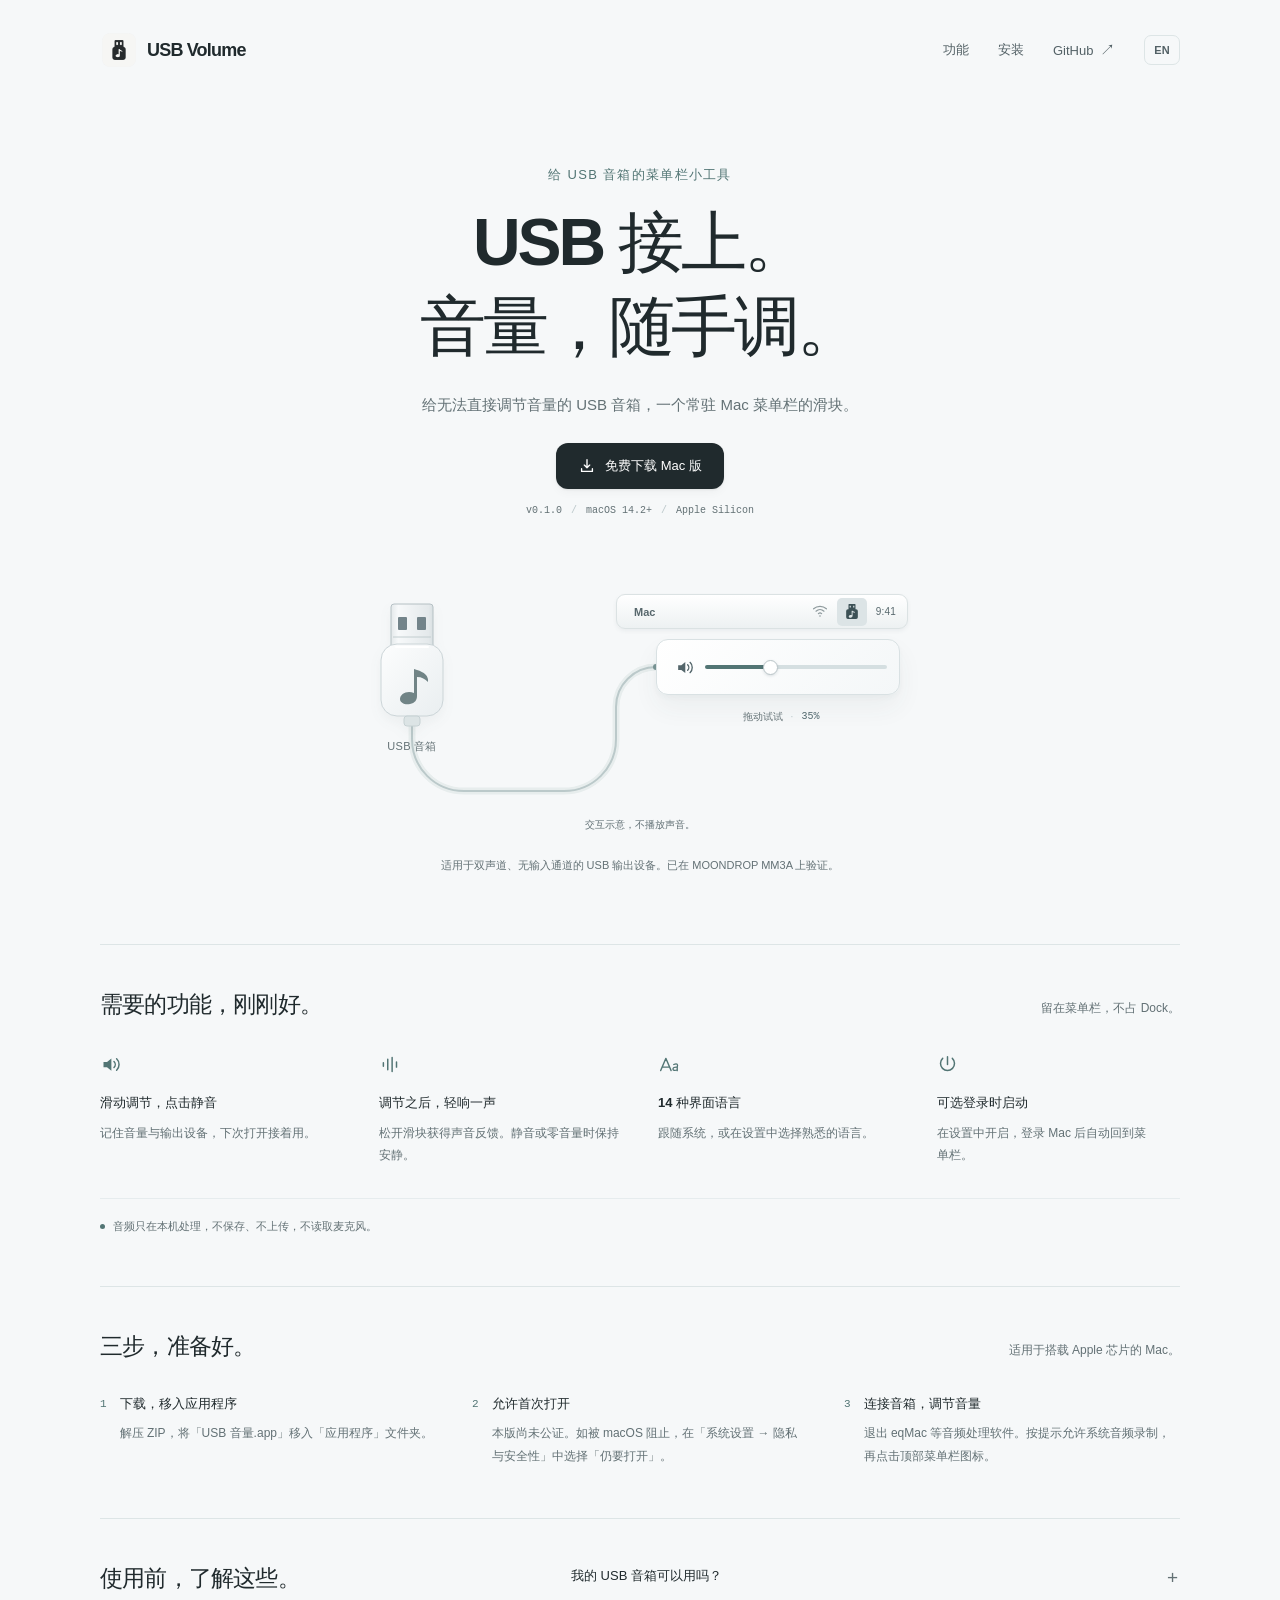
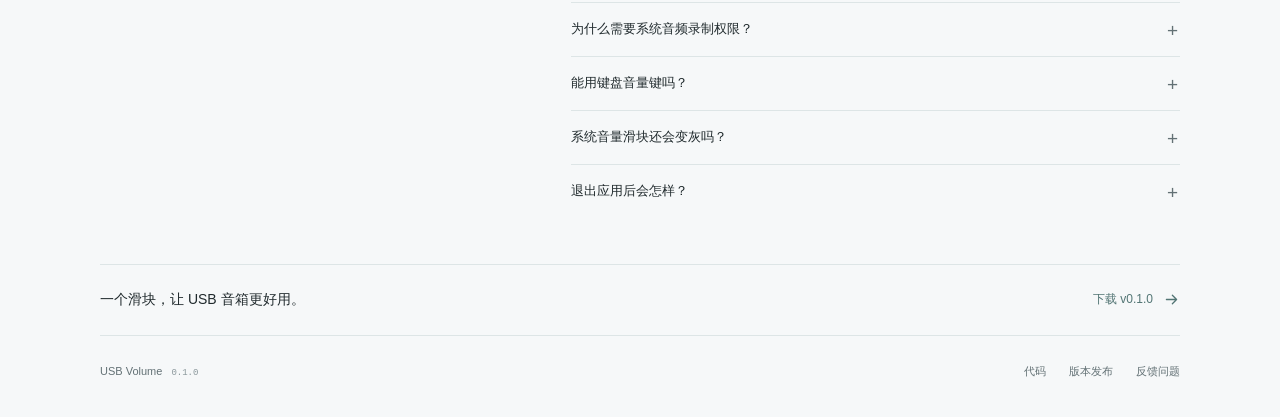
==== docs/index.html @ 89d09a4c "Prepare USB Volume 0.1.0 and product website" ====
<!doctype html>
<html lang="zh-CN">
<head>
<meta charset="utf-8"><meta name="viewport" content="width=device-width, initial-scale=1">
<meta name="theme-color" content="#f6f8f9"><meta name="color-scheme" content="light">
<meta name="description" content="免费的 macOS 菜单栏音量工具，为 USB 音箱提供软件音量、静音和提示音。支持 14 种语言，音频仅在本机处理。">
<meta property="og:type" content="website"><meta property="og:locale" content="zh_CN">
<meta property="og:title" content="USB Volume — USB 音箱，菜单栏调音量"><meta property="og:description" content="免费的 macOS 菜单栏音量工具，为 USB 音箱提供软件音量、静音和提示音。支持 14 种语言，音频仅在本机处理。">
<meta property="og:url" content="https://imboni.github.io/usb-volume/"><meta property="og:image" content="https://imboni.github.io/usb-volume/assets/app-icon.png">
<meta property="og:image:width" content="1024"><meta property="og:image:height" content="1024">
<meta property="og:image:alt" content="USB Volume app icon"><meta name="twitter:card" content="summary">
<link rel="canonical" href="https://imboni.github.io/usb-volume/"><link rel="icon" type="image/svg+xml" href="./assets/favicon.svg">
<link rel="apple-touch-icon" href="./assets/app-icon.png"><link rel="stylesheet" href="./styles.css">
<script src="./app.js" defer></script><title>USB Volume — USB 音箱，菜单栏调音量</title>
</head>
<body>
<a data-i18n="skip" class="skip-link" href="#main">跳到主要内容</a>
<svg class="symbol-library" xmlns="http://www.w3.org/2000/svg" aria-hidden="true"><defs>
<symbol id="usb-note" viewBox="0 0 24 28"><path fill="currentColor" fill-rule="evenodd" d="M7 1h10a1 1 0 0 1 1 1v8h1a3 3 0 0 1 3 3v11a3 3 0 0 1-3 3H5a3 3 0 0 1-3-3V13a3 3 0 0 1 3-3h1V2a1 1 0 0 1 1-1Zm1 3v3h2V4H8Zm6 0v3h2V4h-2Zm-1 9a.8.8 0 0 0-1.6 0v7.1c-2.6-.8-5 .5-5 2.3 0 1.3 1.6 2.2 3.3 2.1 1.9-.1 3.3-1.1 3.3-2.6v-6.8c1.6.1 3 .6 3.8 1.6.5-1.8-.6-2.9-3.8-3.7Z"/></symbol>
<symbol id="speaker" viewBox="0 0 24 24"><path d="M4 9h4l5-4v14l-5-4H4V9Z" fill="currentColor"/><path d="M16 8.5a5 5 0 0 1 0 7M19 5.5a9 9 0 0 1 0 13" fill="none" stroke="currentColor" stroke-width="1.7" stroke-linecap="round"/></symbol>
<symbol id="speaker-muted" viewBox="0 0 24 24"><path d="M4 9h4l5-4v14l-5-4H4V9Z" fill="currentColor"/><path d="m17 9 5 6m0-6-5 6" fill="none" stroke="currentColor" stroke-width="1.7" stroke-linecap="round"/></symbol>
<symbol id="arrow" viewBox="0 0 20 20"><path d="M4 10h12m-5-5 5 5-5 5" fill="none" stroke="currentColor" stroke-width="1.5" stroke-linecap="round" stroke-linejoin="round"/></symbol>
<symbol id="download" viewBox="0 0 20 20"><path d="M10 3v9m-3-3 3 3 3-3M4 13v3h12v-3" fill="none" stroke="currentColor" stroke-width="1.5" stroke-linecap="round" stroke-linejoin="round"/></symbol>
<symbol id="wave" viewBox="0 0 24 24"><path d="M5 10v4m5-8v12m5-14v16m5-11v6" stroke="currentColor" stroke-width="1.7" stroke-linecap="round"/></symbol>
<symbol id="language" viewBox="0 0 24 24"><path d="m3 19 6-14 6 14M5 15h8m5-3c4-2 5 0 4 3v4m0-4c-7-1-6 6 0 3" fill="none" stroke="currentColor" stroke-width="1.5" stroke-linecap="round" stroke-linejoin="round"/></symbol>
<symbol id="power" viewBox="0 0 24 24"><path d="M12 3v9m-5.5-7a8 8 0 1 0 11 0" fill="none" stroke="currentColor" stroke-width="1.7" stroke-linecap="round"/></symbol>
</defs></svg>
<header class="site-header page-width">
<a class="brand" href="./" aria-label="USB Volume"><img src="./assets/app-icon.png" width="38" height="38" alt=""><span>USB Volume</span></a>
<nav class="header-nav" aria-label="主导航" data-i18n-aria="nav"><a data-i18n="features" class="nav-section" href="#features">功能</a><a data-i18n="install" class="nav-section" href="#install">安装</a><a class="github-link" href="https://github.com/imboni/usb-volume">GitHub <span aria-hidden="true">↗</span></a><button class="language-button" id="language-toggle" type="button" aria-label="Switch to English" lang="en">EN</button></nav>
</header>
<main id="main" tabindex="-1">
<section class="hero page-width" aria-labelledby="hero-title">
<p data-i18n="eyebrow" class="eyebrow">给 USB 音箱的菜单栏小工具</p><h1 id="hero-title"><span data-i18n="line1" >USB 接上。</span><span data-i18n="line2" >音量，随手调。</span></h1>
<p data-i18n="intro" class="hero-description">给无法直接调节音量的 USB 音箱，一个常驻 Mac 菜单栏的滑块。</p>
<a class="download-button" href="https://github.com/imboni/usb-volume/releases/download/v0.1.0/USBVolume-0.1.0-arm64.zip"><svg aria-hidden="true"><use href="#download"/></svg><span data-i18n="download" >免费下载 Mac 版</span></a>
<p class="release-meta"><span>v0.1.0</span><span aria-hidden="true">/</span><span>macOS 14.2+</span><span aria-hidden="true">/</span><span>Apple Silicon</span></p>
<div class="signal-stage" id="volume-demo" role="group" aria-label="音量交互演示，不播放声音" data-i18n-aria="demoLabel">
<svg class="signal-wire" viewBox="0 0 700 260" fill="none" aria-hidden="true"><g class="wire-desktop"><path d="M122 170v13c0 29 23 52 52 52h100c29 0 52-23 52-52v-32c0-22 18-40 40-40" stroke="#e7eded" stroke-width="7"/><path d="M122 170v13c0 29 23 52 52 52h100c29 0 52-23 52-52v-32c0-22 18-40 40-40" stroke="#bbc9ca" stroke-width="2"/><circle cx="366" cy="111" r="3" fill="#799595"/></g><g class="wire-compact"><path d="M113 173v10c0 29 23 52 52 52h85c30 0 54-24 54-54v-14c0-21 17-38 38-38" stroke="#e7eded" stroke-width="7"/><path d="M113 173v10c0 29 23 52 52 52h85c30 0 54-24 54-54v-14c0-21 17-38 38-38" stroke="#bbc9ca" stroke-width="2"/><circle cx="342" cy="129" r="3" fill="#799595"/></g></svg>
<div class="usb-device" aria-hidden="true">
<svg class="usb-plug" viewBox="0 0 88 128" fill="none"><defs><linearGradient id="metal" x1="18" y1="0" x2="71" y2="0" gradientUnits="userSpaceOnUse"><stop stop-color="#d6dddf"/><stop offset=".23" stop-color="#f7f9fa"/><stop offset=".8" stop-color="#e4e9eb"/><stop offset="1" stop-color="#cbd4d7"/></linearGradient><linearGradient id="body" x1="0" y1="40" x2="80" y2="110" gradientUnits="userSpaceOnUse"><stop stop-color="#fff"/><stop offset="1" stop-color="#e9eef0"/></linearGradient></defs><rect x="23" y="3" width="42" height="48" rx="3" fill="url(#metal)" stroke="#b5c0c4"/><rect x="30" y="16" width="9" height="13" rx="1" fill="#73848a"/><rect x="49" y="16" width="9" height="13" rx="1" fill="#73848a"/><path d="M25 36h38" stroke="#c2cdcf"/><rect x="13" y="43" width="62" height="72" rx="16" fill="url(#body)" stroke="#cbd4d7"/><path d="M28 46h32" stroke="#fff" stroke-width="2" stroke-linecap="round"/><path d="M46 68v24c-7-3-14 1-14 6 0 4 5 6 10 5 5-1 7-4 7-8V76c5 0 8 2 11 5 1-6-4-10-11-12" fill="#718486"/><rect x="36" y="115" width="16" height="10" rx="3" fill="#dce4e5" stroke="#c6d1d3"/></svg>
<span data-i18n="device" class="device-caption">USB 音箱</span></div>
<div class="menu-preview">
<div class="preview-menu-bar" aria-hidden="true"><span class="menu-context">Mac</span><span class="menu-spacer"></span><svg class="menu-wifi" viewBox="0 0 20 16" fill="none"><path d="M2 4a12 12 0 0 1 16 0M5 7a7.4 7.4 0 0 1 10 0M8 10a3 3 0 0 1 4 0" stroke="currentColor" stroke-width="1.5" stroke-linecap="round"/><circle cx="10" cy="13" r="1" fill="currentColor"/></svg><span class="active-menu-item"><svg aria-hidden="true"><use href="#usb-note"/></svg></span><span class="menu-time">9:41</span></div>
<div class="volume-popover"><button id="mute-button" class="mute-button" type="button" aria-label="静音演示" aria-pressed="false"><svg aria-hidden="true"><use id="speaker-symbol" href="#speaker"/></svg></button><label data-i18n="demoVolume" class="sr-only" for="demo-volume">演示音量</label><input id="demo-volume" type="range" min="0" max="100" step="1" value="35" aria-valuetext="音量 35%"></div>
<div class="demo-readout"><span data-i18n="try" >拖动试试</span><span aria-hidden="true">·</span><output id="demo-value" for="demo-volume" aria-live="off">35%</output></div>
</div></div>
<p data-i18n="demoCaption" class="demo-caption">交互示意，不播放声音。</p><p data-i18n="compatibility" class="compatibility-note">适用于双声道、无输入通道的 USB 输出设备。已在 MOONDROP MM3A 上验证。</p>
</section>
<section class="features page-width" id="features" aria-labelledby="features-title"><div class="section-heading"><h2 data-i18n="featureTitle" id="features-title">需要的功能，刚刚好。</h2><p data-i18n="featureSub" >留在菜单栏，不占 Dock。</p></div><div class="feature-grid"><article class="feature"><span class="feature-mark"><svg aria-hidden="true"><use href="#speaker"/></svg></span><h3 data-i18n="volumeTitle" >滑动调节，点击静音</h3><p data-i18n="volumeBody" >记住音量与输出设备，下次打开接着用。</p></article>
<article class="feature"><span class="feature-mark"><svg aria-hidden="true"><use href="#wave"/></svg></span><h3 data-i18n="feedbackTitle" >调节之后，轻响一声</h3><p data-i18n="feedbackBody" >松开滑块获得声音反馈。静音或零音量时保持安静。</p></article>
<article class="feature"><span class="feature-mark"><svg aria-hidden="true"><use href="#language"/></svg></span><h3 data-i18n="languagesTitle" >14 种界面语言</h3><p data-i18n="languagesBody" >跟随系统，或在设置中选择熟悉的语言。</p></article>
<article class="feature"><span class="feature-mark"><svg aria-hidden="true"><use href="#power"/></svg></span><h3 data-i18n="loginTitle" >可选登录时启动</h3><p data-i18n="loginBody" >在设置中开启，登录 Mac 后自动回到菜单栏。</p></article></div><div class="local-note"><span class="local-dot" aria-hidden="true"></span><p data-i18n="local" >音频只在本机处理，不保存、不上传，不读取麦克风。</p></div></section>
<section class="install page-width" id="install" aria-labelledby="install-title"><div class="section-heading"><h2 data-i18n="installTitle" id="install-title">三步，准备好。</h2><p data-i18n="installSub" >适用于搭载 Apple 芯片的 Mac。</p></div><ol class="install-steps"><li><span class="step-number" aria-hidden="true">1</span><div><h3 data-i18n="step1Title" >下载，移入应用程序</h3><p data-i18n="step1Body" >解压 ZIP，将「USB 音量.app」移入「应用程序」文件夹。</p></div></li>
<li><span class="step-number" aria-hidden="true">2</span><div><h3 data-i18n="step2Title" >允许首次打开</h3><p data-i18n="step2Body" >本版尚未公证。如被 macOS 阻止，在「系统设置 → 隐私与安全性」中选择「仍要打开」。</p></div></li>
<li><span class="step-number" aria-hidden="true">3</span><div><h3 data-i18n="step3Title" >连接音箱，调节音量</h3><p data-i18n="step3Body" >退出 eqMac 等音频处理软件。按提示允许系统音频录制，再点击顶部菜单栏图标。</p></div></li></ol></section>
<section class="faq page-width" id="faq" aria-labelledby="faq-title"><div class="section-heading"><h2 data-i18n="faqTitle" id="faq-title">使用前，了解这些。</h2></div><div class="faq-list"><details><summary data-i18n="q1" >我的 USB 音箱可以用吗？</summary><p data-i18n="a1" >目前面向双声道、没有输入通道的 USB 输出设备，已在 MOONDROP MM3A 的 48 kHz 音频通路验证。其他设备的兼容性可能不同；不支持 Intel Mac。</p></details>
<details><summary data-i18n="q2" >为什么需要系统音频录制权限？</summary><p data-i18n="a2" >应用需要读取正在播放的系统音频，调节音量后送回音箱。这个权限名称由 macOS 提供；应用只在内存中处理音频，不录制文件、不上传，也不读取麦克风。</p></details>
<details><summary data-i18n="q3" >能用键盘音量键吗？</summary><p data-i18n="a3" >键盘音量键支持正在完善，需要单独授予辅助功能权限，目前仍需在实际设备上验证。建议以菜单栏滑块作为主要控制方式。</p></details>
<details><summary data-i18n="q4" >系统音量滑块还会变灰吗？</summary><p data-i18n="a4" >可能会。USB Volume 通过自己的菜单栏滑块控制声音，不会改变设备对 macOS 原生音量控制的支持。</p></details>
<details><summary data-i18n="q5" >退出应用后会怎样？</summary><p data-i18n="a5" >音箱会恢复原始音量，声音可能变大。退出或暂停音量控制前，请先暂停播放。</p></details></div></section>
<div class="closing page-width"><p data-i18n="closing" >一个滑块，让 USB 音箱更好用。</p><a href="https://github.com/imboni/usb-volume/releases/download/v0.1.0/USBVolume-0.1.0-arm64.zip"><span data-i18n="closingDownload" >下载 v0.1.0</span><svg aria-hidden="true"><use href="#arrow"/></svg></a></div>
</main>
<footer class="site-footer page-width"><span>USB Volume <span class="footer-version">0.1.0</span></span><div><a data-i18n="source" href="https://github.com/imboni/usb-volume">代码</a><a data-i18n="releases" href="https://github.com/imboni/usb-volume/releases">版本发布</a><a data-i18n="issues" href="https://github.com/imboni/usb-volume/issues">反馈问题</a></div></footer>
</body></html>
---- docs/styles.css ----
:root{--paper:#f6f8f9;--ink:#202a2d;--accent:#527574;--line:#dde5e6;--muted:#637175;--white:#fff;--display:"Avenir Next",Avenir,"PingFang SC","Microsoft YaHei",sans-serif;--body:-apple-system,BlinkMacSystemFont,"Segoe UI","PingFang SC",sans-serif;--mono:"SFMono-Regular",Consolas,"Liberation Mono",monospace;color-scheme:light;font-family:var(--body);color:var(--ink);background:var(--paper);font-synthesis:none;-webkit-font-smoothing:antialiased;text-rendering:optimizeLegibility}
*{box-sizing:border-box}html{scroll-behavior:smooth;scroll-padding-top:40px}body{margin:0}button,input{font:inherit}button,a{-webkit-tap-highlight-color:transparent}a{color:inherit;text-decoration:none}button{color:inherit;cursor:pointer}svg{display:block}a:focus-visible,button:focus-visible,input:focus-visible,summary:focus-visible{outline:3px solid var(--accent);outline-offset:5px;border-radius:5px}::selection{background:#dbe8e6;color:var(--ink)}.page-width{width:min(1080px,calc(100% - 80px));margin-inline:auto}.sr-only,.symbol-library{position:absolute;width:1px;height:1px;padding:0;margin:-1px;overflow:hidden;clip:rect(0,0,0,0);white-space:nowrap;border:0}.skip-link{position:fixed;z-index:20;top:12px;left:12px;background:var(--ink);color:var(--white);padding:12px 18px;border-radius:8px;transform:translateY(-160%)}.skip-link:focus{transform:translateY(0)}
.site-header{display:flex;align-items:center;justify-content:space-between;min-height:100px;gap:24px}.brand{display:inline-flex;align-items:center;gap:9px;font-family:var(--display);font-size:18px;font-weight:650;letter-spacing:-.045em;white-space:nowrap}.brand img{object-fit:contain}.header-nav{display:flex;align-items:center;gap:29px;font-size:13px;color:#536166}.header-nav a{transition:color 140ms ease}.header-nav a:hover{color:var(--ink)}.github-link span{padding-left:3px;font-size:15px}.language-button{min-width:36px;height:30px;padding:0 7px;background:none;border:1px solid var(--line);border-radius:7px;font-size:11px;font-weight:600;transition:background-color 140ms ease}.language-button:hover{background:#edf1f2}
.hero{text-align:center;padding-top:66px;padding-bottom:68px}.eyebrow{margin:0 0 20px;font-size:13px;font-weight:500;letter-spacing:.1em;color:var(--accent)}h1{margin:0;font-family:var(--display);font-size:clamp(44px,5.2vw,66px);line-height:1.17;letter-spacing:-.047em;font-weight:600}h1 span{display:block}h1 span+span{margin-top:7px}.hero-description{max-width:440px;margin:26px auto 25px;font-size:15px;line-height:1.8;color:var(--muted);text-wrap:pretty}.download-button{display:inline-flex;align-items:center;justify-content:center;gap:9px;height:46px;padding:0 22px;border-radius:12px;background:var(--ink);color:var(--white);font-size:13px;font-weight:500;box-shadow:0 1px 2px #15292a14,0 4px 10px #15292a08;transition:background-color 140ms ease,transform 140ms ease}.download-button svg{width:18px;height:18px}.download-button:hover{background:#344447}.download-button:active{transform:scale(.98)}.release-meta{display:flex;justify-content:center;align-items:center;flex-wrap:wrap;gap:9px;margin:13px 0 0;font-family:var(--mono);font-size:10px;line-height:1.7;color:var(--muted)}.release-meta span[aria-hidden]{color:#bbc7ca}
.signal-stage{position:relative;width:700px;max-width:100%;height:260px;margin:37px auto 0;text-align:left;isolation:isolate}.wire-compact{display:none}.signal-wire{position:absolute;inset:0;width:100%;height:100%;z-index:-1}.usb-device{position:absolute;left:78px;top:45px;width:88px;text-align:center}.usb-plug{width:88px;height:128px;filter:drop-shadow(0 6px 6px #35464c0d)}.device-caption{display:block;position:absolute;top:138px;left:-22px;width:132px;font-size:11px;letter-spacing:.025em;color:var(--muted)}.menu-preview{position:absolute;left:326px;top:38px;width:292px}.preview-menu-bar{height:35px;display:flex;align-items:center;gap:16px;padding:0 11px 0 17px;border:1px solid #dbe2e3;border-radius:9px;background:linear-gradient(180deg,#fff,#edf1f2);color:#57676c;box-shadow:0 2px 4px #4b5b6012;font-size:11px}.menu-context{font-size:11px;font-weight:600}.menu-spacer{flex:1}.menu-wifi{width:16px;height:14px;opacity:.65}.active-menu-item{display:grid;place-items:center;width:30px;height:28px;margin-left:-7px;margin-right:-7px;border-radius:5px;background:#dce4e6;color:#3c5156}.active-menu-item svg{width:14px;height:19px}.menu-time{font-size:10px;font-variant-numeric:tabular-nums;letter-spacing:.02em}.volume-popover{display:flex;align-items:center;gap:10px;width:244px;height:56px;margin:10px 8px 0 auto;padding:11px 12px;border:1px solid #d9e1e3;border-radius:12px;background:linear-gradient(135deg,#fff,#f4f7f8);box-shadow:0 3px 5px #33494f09,0 13px 26px #33494f0e}.mute-button{width:26px;height:30px;flex-shrink:0;border:0;border-radius:6px;background:transparent;display:grid;place-items:center;transition:background-color 120ms ease}.mute-button:hover{background:#e8eef0}.mute-button:active{background:#dee7e9}.mute-button svg{width:19px;height:19px;color:#54666b}
#demo-volume{--fill:35%;width:100%;min-width:0;appearance:none;-webkit-appearance:none;background:transparent;height:30px;margin:0;cursor:pointer;accent-color:var(--accent)}#demo-volume::-webkit-slider-runnable-track{height:4px;border-radius:3px;background:linear-gradient(to right,var(--accent) 0 var(--fill),#d5dfe1 var(--fill) 100%)}#demo-volume::-moz-range-track{height:4px;border-radius:3px;background:#d5dfe1}#demo-volume::-moz-range-progress{height:4px;border-radius:3px;background:var(--accent)}#demo-volume::-webkit-slider-thumb{-webkit-appearance:none;width:15px;height:15px;border-radius:50%;margin-top:-5.5px;border:.5px solid #bac5c8;background:var(--white);box-shadow:0 1px 3px #203c4726}#demo-volume::-moz-range-thumb{width:14px;height:14px;border-radius:50%;border:.5px solid #bac5c8;background:var(--white);box-shadow:0 1px 3px #203c4726}.signal-stage[data-muted="true"]{--accent:#a3b1b4}.demo-readout{display:flex;justify-content:center;gap:8px;margin-top:14px;margin-left:48px;color:var(--muted);font-size:10px;line-height:16px}.demo-readout output{min-width:28px;font-family:var(--mono);color:#50676d}.demo-readout span[aria-hidden]{color:#bbc7ca}.demo-caption{margin:0;color:#617075;font-size:10px;line-height:1.7}.compatibility-note{max-width:650px;margin:23px auto 0;font-size:11px;line-height:1.8;color:var(--muted);text-wrap:pretty}
.features,.install,.faq{border-top:1px solid var(--line);padding-block:43px 50px}.section-heading{display:flex;align-items:baseline;justify-content:space-between;gap:24px;margin-bottom:31px}.section-heading h2{margin:0;font-family:var(--display);font-size:23px;line-height:1.4;letter-spacing:-.035em;font-weight:600}.section-heading>p{margin:0;color:var(--muted);font-size:12px;line-height:1.8}h3{margin:0;font-size:13px;font-weight:600;line-height:1.7}p{margin-top:0}.feature-grid{display:grid;grid-template-columns:repeat(4,1fr);gap:36px}.feature-mark{height:26px;display:flex;align-items:center;color:var(--accent);margin-bottom:15px}.feature-mark svg{width:21px;height:21px}.feature p{margin:7px 0 0;font-size:12px;line-height:1.9;color:var(--muted);text-wrap:pretty}.local-note{display:flex;align-items:center;gap:8px;margin-top:31px;padding-top:18px;border-top:1px solid #e6ecee}.local-dot{width:5px;height:5px;border-radius:50%;background:var(--accent);flex-shrink:0}.local-note p{margin:0;font-size:11px;color:var(--muted);line-height:1.7}.install-steps{padding:0;margin:0;display:grid;grid-template-columns:repeat(3,1fr);gap:36px;list-style:none}.install-steps li{display:flex;gap:13px}.step-number{font-family:var(--mono);font-size:11px;line-height:21px;color:var(--accent);flex-shrink:0;padding-top:1px}.install-steps p{margin:7px 0 0;font-size:12px;line-height:1.9;color:var(--muted);text-wrap:pretty}
.faq{display:grid;grid-template-columns:1fr 1.5fr;gap:65px;padding-block:43px 46px}.faq-list{margin-top:-12px}details{border-bottom:1px solid var(--line)}details:last-child{border-bottom:0}summary{position:relative;display:block;padding:16px 26px 16px 0;font-size:13px;line-height:1.6;font-weight:500;list-style:none;cursor:pointer}summary::-webkit-details-marker{display:none}summary::after{content:"+";position:absolute;right:2px;top:13px;font-size:19px;font-weight:400;color:var(--muted)}details[open] summary::after{content:"−"}details>p{margin:0;padding:0 25px 17px 0;color:var(--muted);font-size:12px;line-height:1.95;text-wrap:pretty}.closing{display:flex;align-items:center;justify-content:space-between;gap:25px;padding-block:26px;border-block:1px solid var(--line)}.closing p{margin:0;font-size:14px;font-weight:500}.closing a{display:inline-flex;align-items:center;gap:10px;color:var(--accent);font-size:12px;white-space:nowrap}.closing svg{width:17px;height:17px}.site-footer{display:flex;justify-content:space-between;align-items:center;gap:20px;padding-block:28px 38px;font-family:var(--display);font-size:11px;color:var(--muted)}.footer-version{margin-left:6px;font-family:var(--mono);font-size:9px;color:#8a979b}.site-footer>div{display:flex;gap:23px}.site-footer a:hover{text-decoration:underline;text-underline-offset:4px}
html[lang="en"] h1{font-size:clamp(44px,6vw,76px);letter-spacing:-.065em;line-height:1.06}html[lang="en"] .eyebrow{letter-spacing:.025em}html[lang="en"] .hero-description{max-width:415px;line-height:1.65}html[lang="en"] .section-heading h2{letter-spacing:-.055em}html[lang="en"] .compatibility-note{max-width:590px}
@media(max-width:800px){.wire-desktop{display:none}.wire-compact{display:block}.page-width{width:calc(100% - 48px)}.site-header{min-height:84px}.hero{padding-top:44px;padding-bottom:45px}.feature-grid{gap:24px;grid-template-columns:repeat(2,1fr)}.feature:nth-child(n+3){margin-top:8px}.install-steps{gap:24px}.faq{gap:35px;grid-template-columns:.8fr 1.4fr}.signal-stage{width:560px;height:236px}.signal-wire{width:700px;height:260px;transform:scale(.8);transform-origin:0 0}.usb-device{left:53px;top:32px;transform:scale(.85);transform-origin:top left}.menu-preview{left:244px;top:30px;width:280px}.volume-popover{margin-right:6px}.device-caption{font-size:12px}.demo-caption{margin-top:-20px}.section-heading{align-items:flex-start}}
@media(max-width:620px){.page-width{width:calc(100% - 40px)}.site-header{min-height:78px;gap:16px}.brand{font-size:16px;gap:6px}.brand img{width:33px;height:33px}.header-nav{gap:16px;font-size:12px}.nav-section{display:none}.hero{padding-top:45px}.eyebrow{font-size:11px;margin-bottom:20px}.hero-description{max-width:320px;font-size:13px;margin-block:24px}.download-button{height:45px;font-size:12px;padding-inline:19px}.release-meta{font-size:9px;gap:7px}.signal-stage{width:320px;height:232px;margin-top:32px}.signal-wire{display:none}.usb-device{left:7px;top:70px;transform:scale(.63)}.device-caption{top:141px;font-size:14px;letter-spacing:0;left:-30px;width:145px}.menu-preview{left:85px;top:46px;width:226px}.preview-menu-bar{height:31px;gap:13px;padding-inline:10px 8px}.menu-context{font-size:9px}.menu-wifi{width:13px;height:11px}.menu-time{font-size:9px}.active-menu-item{height:25px;width:26px}.active-menu-item svg{width:12px;height:17px}.volume-popover{position:relative;width:213px;height:52px;padding:10px;gap:7px;margin-right:0;margin-top:9px}.volume-popover::before{content:"";position:absolute;z-index:-1;right:100%;top:25px;width:44px;height:2px;background:#bccccc}.mute-button{width:25px}.demo-readout{margin-left:17px;font-size:9px;gap:6px}.demo-caption{margin-top:-37px;font-size:9px}.compatibility-note{font-size:10px;max-width:320px;margin-top:24px}.section-heading{display:block;margin-bottom:25px}.section-heading h2{font-size:21px}.section-heading>p{margin-top:9px;font-size:11px}.features,.install,.faq{padding-block:33px}.feature-grid{column-gap:27px;row-gap:26px}.feature h3{font-size:12px}.feature p{font-size:11px;line-height:1.85}.feature-mark{margin-bottom:11px}.local-note{align-items:flex-start;margin-top:26px}.local-dot{margin-top:6px}.local-note p{font-size:10px}.install-steps{display:flex;flex-direction:column;gap:23px}.install-steps li{gap:15px}.install-steps p{margin-top:5px;font-size:12px}.faq{display:block}.faq .section-heading{margin-bottom:15px}.faq-list{margin-top:0}summary{font-size:12px;padding-block:15px}details>p{font-size:12px;padding-right:10px}.closing{display:block;padding-block:23px}.closing p{font-size:13px;margin-bottom:13px}.closing a{font-size:12px}.site-footer{padding-block:25px 31px;align-items:flex-start;font-size:10px}.site-footer>div{gap:16px}.footer-version{display:block;margin-left:0;margin-top:5px}.site-footer>span{white-space:nowrap}html[lang="en"] h1{font-size:49px}html[lang="en"] .hero-description{max-width:315px}html[lang="en"] .eyebrow{font-size:10px}}
@media(max-width:359px){.page-width{width:calc(100% - 32px)}.github-link{display:none}.signal-stage{transform:scale(.9);transform-origin:top center;margin-inline:calc((100% - 320px)/2);margin-bottom:-20px}h1{font-size:40px}html[lang="en"] h1{font-size:43px}.feature-grid{gap:24px 18px}.site-footer>div{gap:10px}}
@media(prefers-reduced-motion:reduce){html{scroll-behavior:auto}*,*::before,*::after{transition:none!important;animation:none!important}.download-button:active{transform:none}}
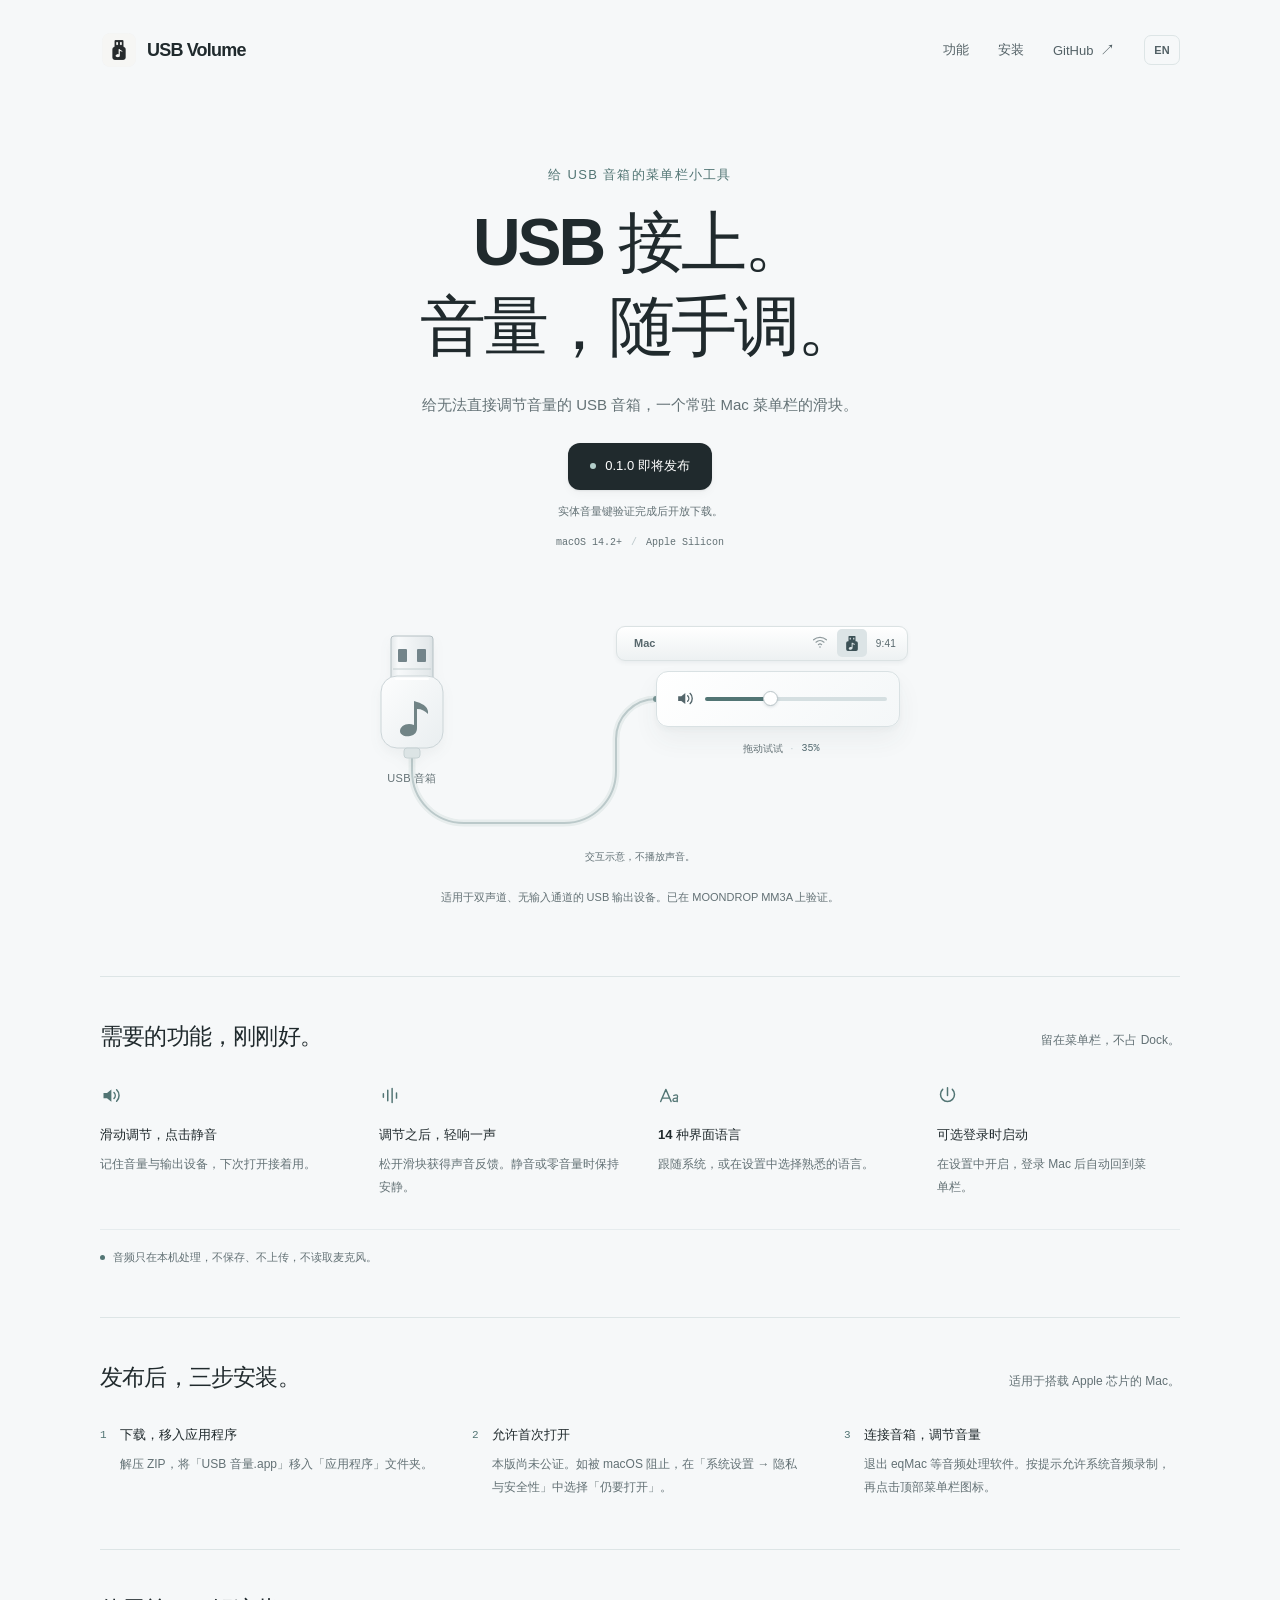
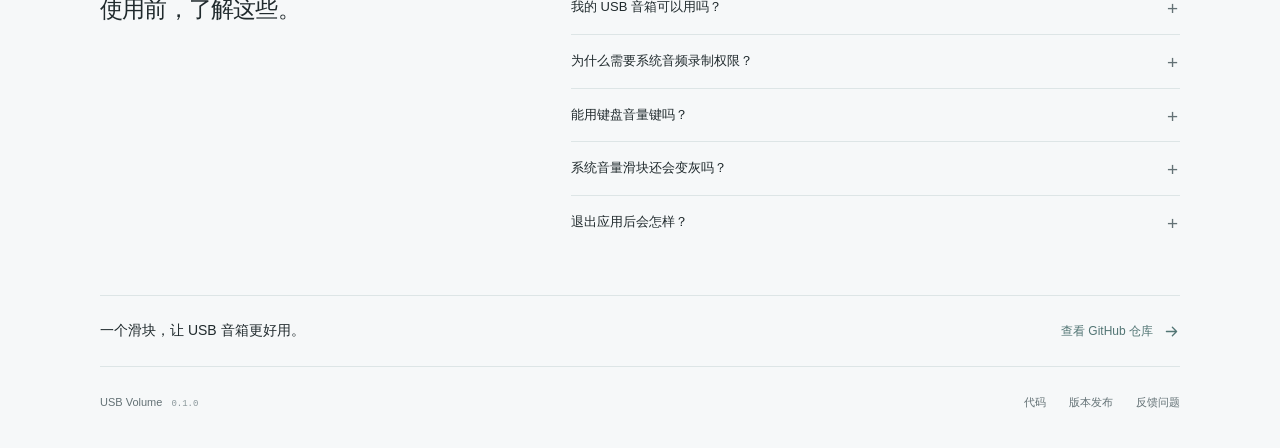
==== commit d5f11434: "Show accurate prerelease status and remove unavailable downloads" ====
--- a/docs/index.html
+++ b/docs/index.html
@@ -3,9 +3,9 @@
 <head>
 <meta charset="utf-8"><meta name="viewport" content="width=device-width, initial-scale=1">
 <meta name="theme-color" content="#f6f8f9"><meta name="color-scheme" content="light">
-<meta name="description" content="免费的 macOS 菜单栏音量工具，为 USB 音箱提供软件音量、静音和提示音。支持 14 种语言，音频仅在本机处理。">
+<meta name="description" content="免费的 macOS 菜单栏音量工具，为 USB 音箱提供软件音量、静音和提示音。0.1.0 即将发布，验证完成后开放下载。">
 <meta property="og:type" content="website"><meta property="og:locale" content="zh_CN">
-<meta property="og:title" content="USB Volume — USB 音箱，菜单栏调音量"><meta property="og:description" content="免费的 macOS 菜单栏音量工具，为 USB 音箱提供软件音量、静音和提示音。支持 14 种语言，音频仅在本机处理。">
+<meta property="og:title" content="USB Volume — USB 音箱，菜单栏调音量"><meta property="og:description" content="免费的 macOS 菜单栏音量工具，为 USB 音箱提供软件音量、静音和提示音。0.1.0 即将发布，验证完成后开放下载。">
 <meta property="og:url" content="https://imboni.github.io/usb-volume/"><meta property="og:image" content="https://imboni.github.io/usb-volume/assets/app-icon.png">
 <meta property="og:image:width" content="1024"><meta property="og:image:height" content="1024">
 <meta property="og:image:alt" content="USB Volume app icon"><meta name="twitter:card" content="summary">
@@ -20,7 +20,6 @@
 <symbol id="speaker" viewBox="0 0 24 24"><path d="M4 9h4l5-4v14l-5-4H4V9Z" fill="currentColor"/><path d="M16 8.5a5 5 0 0 1 0 7M19 5.5a9 9 0 0 1 0 13" fill="none" stroke="currentColor" stroke-width="1.7" stroke-linecap="round"/></symbol>
 <symbol id="speaker-muted" viewBox="0 0 24 24"><path d="M4 9h4l5-4v14l-5-4H4V9Z" fill="currentColor"/><path d="m17 9 5 6m0-6-5 6" fill="none" stroke="currentColor" stroke-width="1.7" stroke-linecap="round"/></symbol>
 <symbol id="arrow" viewBox="0 0 20 20"><path d="M4 10h12m-5-5 5 5-5 5" fill="none" stroke="currentColor" stroke-width="1.5" stroke-linecap="round" stroke-linejoin="round"/></symbol>
-<symbol id="download" viewBox="0 0 20 20"><path d="M10 3v9m-3-3 3 3 3-3M4 13v3h12v-3" fill="none" stroke="currentColor" stroke-width="1.5" stroke-linecap="round" stroke-linejoin="round"/></symbol>
 <symbol id="wave" viewBox="0 0 24 24"><path d="M5 10v4m5-8v12m5-14v16m5-11v6" stroke="currentColor" stroke-width="1.7" stroke-linecap="round"/></symbol>
 <symbol id="language" viewBox="0 0 24 24"><path d="m3 19 6-14 6 14M5 15h8m5-3c4-2 5 0 4 3v4m0-4c-7-1-6 6 0 3" fill="none" stroke="currentColor" stroke-width="1.5" stroke-linecap="round" stroke-linejoin="round"/></symbol>
 <symbol id="power" viewBox="0 0 24 24"><path d="M12 3v9m-5.5-7a8 8 0 1 0 11 0" fill="none" stroke="currentColor" stroke-width="1.7" stroke-linecap="round"/></symbol>
@@ -33,8 +32,9 @@
 <section class="hero page-width" aria-labelledby="hero-title">
 <p data-i18n="eyebrow" class="eyebrow">给 USB 音箱的菜单栏小工具</p><h1 id="hero-title"><span data-i18n="line1" >USB 接上。</span><span data-i18n="line2" >音量，随手调。</span></h1>
 <p data-i18n="intro" class="hero-description">给无法直接调节音量的 USB 音箱，一个常驻 Mac 菜单栏的滑块。</p>
-<a class="download-button" href="https://github.com/imboni/usb-volume/releases/download/v0.1.0/USBVolume-0.1.0-arm64.zip"><svg aria-hidden="true"><use href="#download"/></svg><span data-i18n="download" >免费下载 Mac 版</span></a>
-<p class="release-meta"><span>v0.1.0</span><span aria-hidden="true">/</span><span>macOS 14.2+</span><span aria-hidden="true">/</span><span>Apple Silicon</span></p>
+<p class="release-status"><span class="release-dot" aria-hidden="true"></span><span data-i18n="releaseStatus">0.1.0 即将发布</span></p>
+<p class="release-note" data-i18n="releaseNote">实体音量键验证完成后开放下载。</p>
+<p class="release-meta"><span>macOS 14.2+</span><span aria-hidden="true">/</span><span>Apple Silicon</span></p>
 <div class="signal-stage" id="volume-demo" role="group" aria-label="音量交互演示，不播放声音" data-i18n-aria="demoLabel">
 <svg class="signal-wire" viewBox="0 0 700 260" fill="none" aria-hidden="true"><g class="wire-desktop"><path d="M122 170v13c0 29 23 52 52 52h100c29 0 52-23 52-52v-32c0-22 18-40 40-40" stroke="#e7eded" stroke-width="7"/><path d="M122 170v13c0 29 23 52 52 52h100c29 0 52-23 52-52v-32c0-22 18-40 40-40" stroke="#bbc9ca" stroke-width="2"/><circle cx="366" cy="111" r="3" fill="#799595"/></g><g class="wire-compact"><path d="M113 173v10c0 29 23 52 52 52h85c30 0 54-24 54-54v-14c0-21 17-38 38-38" stroke="#e7eded" stroke-width="7"/><path d="M113 173v10c0 29 23 52 52 52h85c30 0 54-24 54-54v-14c0-21 17-38 38-38" stroke="#bbc9ca" stroke-width="2"/><circle cx="342" cy="129" r="3" fill="#799595"/></g></svg>
 <div class="usb-device" aria-hidden="true">
@@ -51,7 +51,7 @@
 <article class="feature"><span class="feature-mark"><svg aria-hidden="true"><use href="#wave"/></svg></span><h3 data-i18n="feedbackTitle" >调节之后，轻响一声</h3><p data-i18n="feedbackBody" >松开滑块获得声音反馈。静音或零音量时保持安静。</p></article>
 <article class="feature"><span class="feature-mark"><svg aria-hidden="true"><use href="#language"/></svg></span><h3 data-i18n="languagesTitle" >14 种界面语言</h3><p data-i18n="languagesBody" >跟随系统，或在设置中选择熟悉的语言。</p></article>
 <article class="feature"><span class="feature-mark"><svg aria-hidden="true"><use href="#power"/></svg></span><h3 data-i18n="loginTitle" >可选登录时启动</h3><p data-i18n="loginBody" >在设置中开启，登录 Mac 后自动回到菜单栏。</p></article></div><div class="local-note"><span class="local-dot" aria-hidden="true"></span><p data-i18n="local" >音频只在本机处理，不保存、不上传，不读取麦克风。</p></div></section>
-<section class="install page-width" id="install" aria-labelledby="install-title"><div class="section-heading"><h2 data-i18n="installTitle" id="install-title">三步，准备好。</h2><p data-i18n="installSub" >适用于搭载 Apple 芯片的 Mac。</p></div><ol class="install-steps"><li><span class="step-number" aria-hidden="true">1</span><div><h3 data-i18n="step1Title" >下载，移入应用程序</h3><p data-i18n="step1Body" >解压 ZIP，将「USB 音量.app」移入「应用程序」文件夹。</p></div></li>
+<section class="install page-width" id="install" aria-labelledby="install-title"><div class="section-heading"><h2 data-i18n="installTitle" id="install-title">发布后，三步安装。</h2><p data-i18n="installSub" >适用于搭载 Apple 芯片的 Mac。</p></div><ol class="install-steps"><li><span class="step-number" aria-hidden="true">1</span><div><h3 data-i18n="step1Title" >下载，移入应用程序</h3><p data-i18n="step1Body" >解压 ZIP，将「USB 音量.app」移入「应用程序」文件夹。</p></div></li>
 <li><span class="step-number" aria-hidden="true">2</span><div><h3 data-i18n="step2Title" >允许首次打开</h3><p data-i18n="step2Body" >本版尚未公证。如被 macOS 阻止，在「系统设置 → 隐私与安全性」中选择「仍要打开」。</p></div></li>
 <li><span class="step-number" aria-hidden="true">3</span><div><h3 data-i18n="step3Title" >连接音箱，调节音量</h3><p data-i18n="step3Body" >退出 eqMac 等音频处理软件。按提示允许系统音频录制，再点击顶部菜单栏图标。</p></div></li></ol></section>
 <section class="faq page-width" id="faq" aria-labelledby="faq-title"><div class="section-heading"><h2 data-i18n="faqTitle" id="faq-title">使用前，了解这些。</h2></div><div class="faq-list"><details><summary data-i18n="q1" >我的 USB 音箱可以用吗？</summary><p data-i18n="a1" >目前面向双声道、没有输入通道的 USB 输出设备，已在 MOONDROP MM3A 的 48 kHz 音频通路验证。其他设备的兼容性可能不同；不支持 Intel Mac。</p></details>
@@ -59,7 +59,7 @@
 <details><summary data-i18n="q3" >能用键盘音量键吗？</summary><p data-i18n="a3" >键盘音量键支持正在完善，需要单独授予辅助功能权限，目前仍需在实际设备上验证。建议以菜单栏滑块作为主要控制方式。</p></details>
 <details><summary data-i18n="q4" >系统音量滑块还会变灰吗？</summary><p data-i18n="a4" >可能会。USB Volume 通过自己的菜单栏滑块控制声音，不会改变设备对 macOS 原生音量控制的支持。</p></details>
 <details><summary data-i18n="q5" >退出应用后会怎样？</summary><p data-i18n="a5" >音箱会恢复原始音量，声音可能变大。退出或暂停音量控制前，请先暂停播放。</p></details></div></section>
-<div class="closing page-width"><p data-i18n="closing" >一个滑块，让 USB 音箱更好用。</p><a href="https://github.com/imboni/usb-volume/releases/download/v0.1.0/USBVolume-0.1.0-arm64.zip"><span data-i18n="closingDownload" >下载 v0.1.0</span><svg aria-hidden="true"><use href="#arrow"/></svg></a></div>
+<div class="closing page-width"><p data-i18n="closing" >一个滑块，让 USB 音箱更好用。</p><a href="https://github.com/imboni/usb-volume"><span data-i18n="closingRepository">查看 GitHub 仓库</span><svg aria-hidden="true"><use href="#arrow"/></svg></a></div>
 </main>
 <footer class="site-footer page-width"><span>USB Volume <span class="footer-version">0.1.0</span></span><div><a data-i18n="source" href="https://github.com/imboni/usb-volume">代码</a><a data-i18n="releases" href="https://github.com/imboni/usb-volume/releases">版本发布</a><a data-i18n="issues" href="https://github.com/imboni/usb-volume/issues">反馈问题</a></div></footer>
 </body></html>
--- a/docs/styles.css
+++ b/docs/styles.css
@@ -1,13 +1,13 @@
 :root{--paper:#f6f8f9;--ink:#202a2d;--accent:#527574;--line:#dde5e6;--muted:#637175;--white:#fff;--display:"Avenir Next",Avenir,"PingFang SC","Microsoft YaHei",sans-serif;--body:-apple-system,BlinkMacSystemFont,"Segoe UI","PingFang SC",sans-serif;--mono:"SFMono-Regular",Consolas,"Liberation Mono",monospace;color-scheme:light;font-family:var(--body);color:var(--ink);background:var(--paper);font-synthesis:none;-webkit-font-smoothing:antialiased;text-rendering:optimizeLegibility}
 *{box-sizing:border-box}html{scroll-behavior:smooth;scroll-padding-top:40px}body{margin:0}button,input{font:inherit}button,a{-webkit-tap-highlight-color:transparent}a{color:inherit;text-decoration:none}button{color:inherit;cursor:pointer}svg{display:block}a:focus-visible,button:focus-visible,input:focus-visible,summary:focus-visible{outline:3px solid var(--accent);outline-offset:5px;border-radius:5px}::selection{background:#dbe8e6;color:var(--ink)}.page-width{width:min(1080px,calc(100% - 80px));margin-inline:auto}.sr-only,.symbol-library{position:absolute;width:1px;height:1px;padding:0;margin:-1px;overflow:hidden;clip:rect(0,0,0,0);white-space:nowrap;border:0}.skip-link{position:fixed;z-index:20;top:12px;left:12px;background:var(--ink);color:var(--white);padding:12px 18px;border-radius:8px;transform:translateY(-160%)}.skip-link:focus{transform:translateY(0)}
 .site-header{display:flex;align-items:center;justify-content:space-between;min-height:100px;gap:24px}.brand{display:inline-flex;align-items:center;gap:9px;font-family:var(--display);font-size:18px;font-weight:650;letter-spacing:-.045em;white-space:nowrap}.brand img{object-fit:contain}.header-nav{display:flex;align-items:center;gap:29px;font-size:13px;color:#536166}.header-nav a{transition:color 140ms ease}.header-nav a:hover{color:var(--ink)}.github-link span{padding-left:3px;font-size:15px}.language-button{min-width:36px;height:30px;padding:0 7px;background:none;border:1px solid var(--line);border-radius:7px;font-size:11px;font-weight:600;transition:background-color 140ms ease}.language-button:hover{background:#edf1f2}
-.hero{text-align:center;padding-top:66px;padding-bottom:68px}.eyebrow{margin:0 0 20px;font-size:13px;font-weight:500;letter-spacing:.1em;color:var(--accent)}h1{margin:0;font-family:var(--display);font-size:clamp(44px,5.2vw,66px);line-height:1.17;letter-spacing:-.047em;font-weight:600}h1 span{display:block}h1 span+span{margin-top:7px}.hero-description{max-width:440px;margin:26px auto 25px;font-size:15px;line-height:1.8;color:var(--muted);text-wrap:pretty}.download-button{display:inline-flex;align-items:center;justify-content:center;gap:9px;height:46px;padding:0 22px;border-radius:12px;background:var(--ink);color:var(--white);font-size:13px;font-weight:500;box-shadow:0 1px 2px #15292a14,0 4px 10px #15292a08;transition:background-color 140ms ease,transform 140ms ease}.download-button svg{width:18px;height:18px}.download-button:hover{background:#344447}.download-button:active{transform:scale(.98)}.release-meta{display:flex;justify-content:center;align-items:center;flex-wrap:wrap;gap:9px;margin:13px 0 0;font-family:var(--mono);font-size:10px;line-height:1.7;color:var(--muted)}.release-meta span[aria-hidden]{color:#bbc7ca}
+.hero{text-align:center;padding-top:66px;padding-bottom:68px}.eyebrow{margin:0 0 20px;font-size:13px;font-weight:500;letter-spacing:.1em;color:var(--accent)}h1{margin:0;font-family:var(--display);font-size:clamp(44px,5.2vw,66px);line-height:1.17;letter-spacing:-.047em;font-weight:600}h1 span{display:block}h1 span+span{margin-top:7px}.hero-description{max-width:440px;margin:26px auto 25px;font-size:15px;line-height:1.8;color:var(--muted);text-wrap:pretty}.release-status{display:inline-flex;align-items:center;justify-content:center;gap:9px;min-height:46px;margin:0;padding:12px 22px;border-radius:12px;background:var(--ink);color:var(--white);font-size:13px;font-weight:500;line-height:1.7;box-shadow:0 1px 2px #15292a14,0 4px 10px #15292a08}.release-dot{width:6px;height:6px;flex-shrink:0;border-radius:50%;background:#b3ceca}.release-note{max-width:360px;margin:12px auto 0;color:var(--muted);font-size:11px;line-height:1.75;text-wrap:pretty}.release-meta{display:flex;justify-content:center;align-items:center;flex-wrap:wrap;gap:9px;margin:13px 0 0;font-family:var(--mono);font-size:10px;line-height:1.7;color:var(--muted)}.release-meta span[aria-hidden]{color:#bbc7ca}
 .signal-stage{position:relative;width:700px;max-width:100%;height:260px;margin:37px auto 0;text-align:left;isolation:isolate}.wire-compact{display:none}.signal-wire{position:absolute;inset:0;width:100%;height:100%;z-index:-1}.usb-device{position:absolute;left:78px;top:45px;width:88px;text-align:center}.usb-plug{width:88px;height:128px;filter:drop-shadow(0 6px 6px #35464c0d)}.device-caption{display:block;position:absolute;top:138px;left:-22px;width:132px;font-size:11px;letter-spacing:.025em;color:var(--muted)}.menu-preview{position:absolute;left:326px;top:38px;width:292px}.preview-menu-bar{height:35px;display:flex;align-items:center;gap:16px;padding:0 11px 0 17px;border:1px solid #dbe2e3;border-radius:9px;background:linear-gradient(180deg,#fff,#edf1f2);color:#57676c;box-shadow:0 2px 4px #4b5b6012;font-size:11px}.menu-context{font-size:11px;font-weight:600}.menu-spacer{flex:1}.menu-wifi{width:16px;height:14px;opacity:.65}.active-menu-item{display:grid;place-items:center;width:30px;height:28px;margin-left:-7px;margin-right:-7px;border-radius:5px;background:#dce4e6;color:#3c5156}.active-menu-item svg{width:14px;height:19px}.menu-time{font-size:10px;font-variant-numeric:tabular-nums;letter-spacing:.02em}.volume-popover{display:flex;align-items:center;gap:10px;width:244px;height:56px;margin:10px 8px 0 auto;padding:11px 12px;border:1px solid #d9e1e3;border-radius:12px;background:linear-gradient(135deg,#fff,#f4f7f8);box-shadow:0 3px 5px #33494f09,0 13px 26px #33494f0e}.mute-button{width:26px;height:30px;flex-shrink:0;border:0;border-radius:6px;background:transparent;display:grid;place-items:center;transition:background-color 120ms ease}.mute-button:hover{background:#e8eef0}.mute-button:active{background:#dee7e9}.mute-button svg{width:19px;height:19px;color:#54666b}
 #demo-volume{--fill:35%;width:100%;min-width:0;appearance:none;-webkit-appearance:none;background:transparent;height:30px;margin:0;cursor:pointer;accent-color:var(--accent)}#demo-volume::-webkit-slider-runnable-track{height:4px;border-radius:3px;background:linear-gradient(to right,var(--accent) 0 var(--fill),#d5dfe1 var(--fill) 100%)}#demo-volume::-moz-range-track{height:4px;border-radius:3px;background:#d5dfe1}#demo-volume::-moz-range-progress{height:4px;border-radius:3px;background:var(--accent)}#demo-volume::-webkit-slider-thumb{-webkit-appearance:none;width:15px;height:15px;border-radius:50%;margin-top:-5.5px;border:.5px solid #bac5c8;background:var(--white);box-shadow:0 1px 3px #203c4726}#demo-volume::-moz-range-thumb{width:14px;height:14px;border-radius:50%;border:.5px solid #bac5c8;background:var(--white);box-shadow:0 1px 3px #203c4726}.signal-stage[data-muted="true"]{--accent:#a3b1b4}.demo-readout{display:flex;justify-content:center;gap:8px;margin-top:14px;margin-left:48px;color:var(--muted);font-size:10px;line-height:16px}.demo-readout output{min-width:28px;font-family:var(--mono);color:#50676d}.demo-readout span[aria-hidden]{color:#bbc7ca}.demo-caption{margin:0;color:#617075;font-size:10px;line-height:1.7}.compatibility-note{max-width:650px;margin:23px auto 0;font-size:11px;line-height:1.8;color:var(--muted);text-wrap:pretty}
 .features,.install,.faq{border-top:1px solid var(--line);padding-block:43px 50px}.section-heading{display:flex;align-items:baseline;justify-content:space-between;gap:24px;margin-bottom:31px}.section-heading h2{margin:0;font-family:var(--display);font-size:23px;line-height:1.4;letter-spacing:-.035em;font-weight:600}.section-heading>p{margin:0;color:var(--muted);font-size:12px;line-height:1.8}h3{margin:0;font-size:13px;font-weight:600;line-height:1.7}p{margin-top:0}.feature-grid{display:grid;grid-template-columns:repeat(4,1fr);gap:36px}.feature-mark{height:26px;display:flex;align-items:center;color:var(--accent);margin-bottom:15px}.feature-mark svg{width:21px;height:21px}.feature p{margin:7px 0 0;font-size:12px;line-height:1.9;color:var(--muted);text-wrap:pretty}.local-note{display:flex;align-items:center;gap:8px;margin-top:31px;padding-top:18px;border-top:1px solid #e6ecee}.local-dot{width:5px;height:5px;border-radius:50%;background:var(--accent);flex-shrink:0}.local-note p{margin:0;font-size:11px;color:var(--muted);line-height:1.7}.install-steps{padding:0;margin:0;display:grid;grid-template-columns:repeat(3,1fr);gap:36px;list-style:none}.install-steps li{display:flex;gap:13px}.step-number{font-family:var(--mono);font-size:11px;line-height:21px;color:var(--accent);flex-shrink:0;padding-top:1px}.install-steps p{margin:7px 0 0;font-size:12px;line-height:1.9;color:var(--muted);text-wrap:pretty}
 .faq{display:grid;grid-template-columns:1fr 1.5fr;gap:65px;padding-block:43px 46px}.faq-list{margin-top:-12px}details{border-bottom:1px solid var(--line)}details:last-child{border-bottom:0}summary{position:relative;display:block;padding:16px 26px 16px 0;font-size:13px;line-height:1.6;font-weight:500;list-style:none;cursor:pointer}summary::-webkit-details-marker{display:none}summary::after{content:"+";position:absolute;right:2px;top:13px;font-size:19px;font-weight:400;color:var(--muted)}details[open] summary::after{content:"−"}details>p{margin:0;padding:0 25px 17px 0;color:var(--muted);font-size:12px;line-height:1.95;text-wrap:pretty}.closing{display:flex;align-items:center;justify-content:space-between;gap:25px;padding-block:26px;border-block:1px solid var(--line)}.closing p{margin:0;font-size:14px;font-weight:500}.closing a{display:inline-flex;align-items:center;gap:10px;color:var(--accent);font-size:12px;white-space:nowrap}.closing svg{width:17px;height:17px}.site-footer{display:flex;justify-content:space-between;align-items:center;gap:20px;padding-block:28px 38px;font-family:var(--display);font-size:11px;color:var(--muted)}.footer-version{margin-left:6px;font-family:var(--mono);font-size:9px;color:#8a979b}.site-footer>div{display:flex;gap:23px}.site-footer a:hover{text-decoration:underline;text-underline-offset:4px}
 html[lang="en"] h1{font-size:clamp(44px,6vw,76px);letter-spacing:-.065em;line-height:1.06}html[lang="en"] .eyebrow{letter-spacing:.025em}html[lang="en"] .hero-description{max-width:415px;line-height:1.65}html[lang="en"] .section-heading h2{letter-spacing:-.055em}html[lang="en"] .compatibility-note{max-width:590px}
 @media(max-width:800px){.wire-desktop{display:none}.wire-compact{display:block}.page-width{width:calc(100% - 48px)}.site-header{min-height:84px}.hero{padding-top:44px;padding-bottom:45px}.feature-grid{gap:24px;grid-template-columns:repeat(2,1fr)}.feature:nth-child(n+3){margin-top:8px}.install-steps{gap:24px}.faq{gap:35px;grid-template-columns:.8fr 1.4fr}.signal-stage{width:560px;height:236px}.signal-wire{width:700px;height:260px;transform:scale(.8);transform-origin:0 0}.usb-device{left:53px;top:32px;transform:scale(.85);transform-origin:top left}.menu-preview{left:244px;top:30px;width:280px}.volume-popover{margin-right:6px}.device-caption{font-size:12px}.demo-caption{margin-top:-20px}.section-heading{align-items:flex-start}}
-@media(max-width:620px){.page-width{width:calc(100% - 40px)}.site-header{min-height:78px;gap:16px}.brand{font-size:16px;gap:6px}.brand img{width:33px;height:33px}.header-nav{gap:16px;font-size:12px}.nav-section{display:none}.hero{padding-top:45px}.eyebrow{font-size:11px;margin-bottom:20px}.hero-description{max-width:320px;font-size:13px;margin-block:24px}.download-button{height:45px;font-size:12px;padding-inline:19px}.release-meta{font-size:9px;gap:7px}.signal-stage{width:320px;height:232px;margin-top:32px}.signal-wire{display:none}.usb-device{left:7px;top:70px;transform:scale(.63)}.device-caption{top:141px;font-size:14px;letter-spacing:0;left:-30px;width:145px}.menu-preview{left:85px;top:46px;width:226px}.preview-menu-bar{height:31px;gap:13px;padding-inline:10px 8px}.menu-context{font-size:9px}.menu-wifi{width:13px;height:11px}.menu-time{font-size:9px}.active-menu-item{height:25px;width:26px}.active-menu-item svg{width:12px;height:17px}.volume-popover{position:relative;width:213px;height:52px;padding:10px;gap:7px;margin-right:0;margin-top:9px}.volume-popover::before{content:"";position:absolute;z-index:-1;right:100%;top:25px;width:44px;height:2px;background:#bccccc}.mute-button{width:25px}.demo-readout{margin-left:17px;font-size:9px;gap:6px}.demo-caption{margin-top:-37px;font-size:9px}.compatibility-note{font-size:10px;max-width:320px;margin-top:24px}.section-heading{display:block;margin-bottom:25px}.section-heading h2{font-size:21px}.section-heading>p{margin-top:9px;font-size:11px}.features,.install,.faq{padding-block:33px}.feature-grid{column-gap:27px;row-gap:26px}.feature h3{font-size:12px}.feature p{font-size:11px;line-height:1.85}.feature-mark{margin-bottom:11px}.local-note{align-items:flex-start;margin-top:26px}.local-dot{margin-top:6px}.local-note p{font-size:10px}.install-steps{display:flex;flex-direction:column;gap:23px}.install-steps li{gap:15px}.install-steps p{margin-top:5px;font-size:12px}.faq{display:block}.faq .section-heading{margin-bottom:15px}.faq-list{margin-top:0}summary{font-size:12px;padding-block:15px}details>p{font-size:12px;padding-right:10px}.closing{display:block;padding-block:23px}.closing p{font-size:13px;margin-bottom:13px}.closing a{font-size:12px}.site-footer{padding-block:25px 31px;align-items:flex-start;font-size:10px}.site-footer>div{gap:16px}.footer-version{display:block;margin-left:0;margin-top:5px}.site-footer>span{white-space:nowrap}html[lang="en"] h1{font-size:49px}html[lang="en"] .hero-description{max-width:315px}html[lang="en"] .eyebrow{font-size:10px}}
+@media(max-width:620px){.page-width{width:calc(100% - 40px)}.site-header{min-height:78px;gap:16px}.brand{font-size:16px;gap:6px}.brand img{width:33px;height:33px}.header-nav{gap:16px;font-size:12px}.nav-section{display:none}.hero{padding-top:45px}.eyebrow{font-size:11px;margin-bottom:20px}.hero-description{max-width:320px;font-size:13px;margin-block:24px}.release-status{min-height:45px;font-size:12px;padding-inline:19px}.release-note{font-size:10px}.release-meta{font-size:9px;gap:7px}.signal-stage{width:320px;height:232px;margin-top:32px}.signal-wire{display:none}.usb-device{left:7px;top:70px;transform:scale(.63)}.device-caption{top:141px;font-size:14px;letter-spacing:0;left:-30px;width:145px}.menu-preview{left:85px;top:46px;width:226px}.preview-menu-bar{height:31px;gap:13px;padding-inline:10px 8px}.menu-context{font-size:9px}.menu-wifi{width:13px;height:11px}.menu-time{font-size:9px}.active-menu-item{height:25px;width:26px}.active-menu-item svg{width:12px;height:17px}.volume-popover{position:relative;width:213px;height:52px;padding:10px;gap:7px;margin-right:0;margin-top:9px}.volume-popover::before{content:"";position:absolute;z-index:-1;right:100%;top:25px;width:44px;height:2px;background:#bccccc}.mute-button{width:25px}.demo-readout{margin-left:17px;font-size:9px;gap:6px}.demo-caption{margin-top:-37px;font-size:9px}.compatibility-note{font-size:10px;max-width:320px;margin-top:24px}.section-heading{display:block;margin-bottom:25px}.section-heading h2{font-size:21px}.section-heading>p{margin-top:9px;font-size:11px}.features,.install,.faq{padding-block:33px}.feature-grid{column-gap:27px;row-gap:26px}.feature h3{font-size:12px}.feature p{font-size:11px;line-height:1.85}.feature-mark{margin-bottom:11px}.local-note{align-items:flex-start;margin-top:26px}.local-dot{margin-top:6px}.local-note p{font-size:10px}.install-steps{display:flex;flex-direction:column;gap:23px}.install-steps li{gap:15px}.install-steps p{margin-top:5px;font-size:12px}.faq{display:block}.faq .section-heading{margin-bottom:15px}.faq-list{margin-top:0}summary{font-size:12px;padding-block:15px}details>p{font-size:12px;padding-right:10px}.closing{display:block;padding-block:23px}.closing p{font-size:13px;margin-bottom:13px}.closing a{font-size:12px}.site-footer{padding-block:25px 31px;align-items:flex-start;font-size:10px}.site-footer>div{gap:16px}.footer-version{display:block;margin-left:0;margin-top:5px}.site-footer>span{white-space:nowrap}html[lang="en"] h1{font-size:49px}html[lang="en"] .hero-description{max-width:315px}html[lang="en"] .eyebrow{font-size:10px}}
 @media(max-width:359px){.page-width{width:calc(100% - 32px)}.github-link{display:none}.signal-stage{transform:scale(.9);transform-origin:top center;margin-inline:calc((100% - 320px)/2);margin-bottom:-20px}h1{font-size:40px}html[lang="en"] h1{font-size:43px}.feature-grid{gap:24px 18px}.site-footer>div{gap:10px}}
-@media(prefers-reduced-motion:reduce){html{scroll-behavior:auto}*,*::before,*::after{transition:none!important;animation:none!important}.download-button:active{transform:none}}
+@media(prefers-reduced-motion:reduce){html{scroll-behavior:auto}*,*::before,*::after{transition:none!important;animation:none!important}}
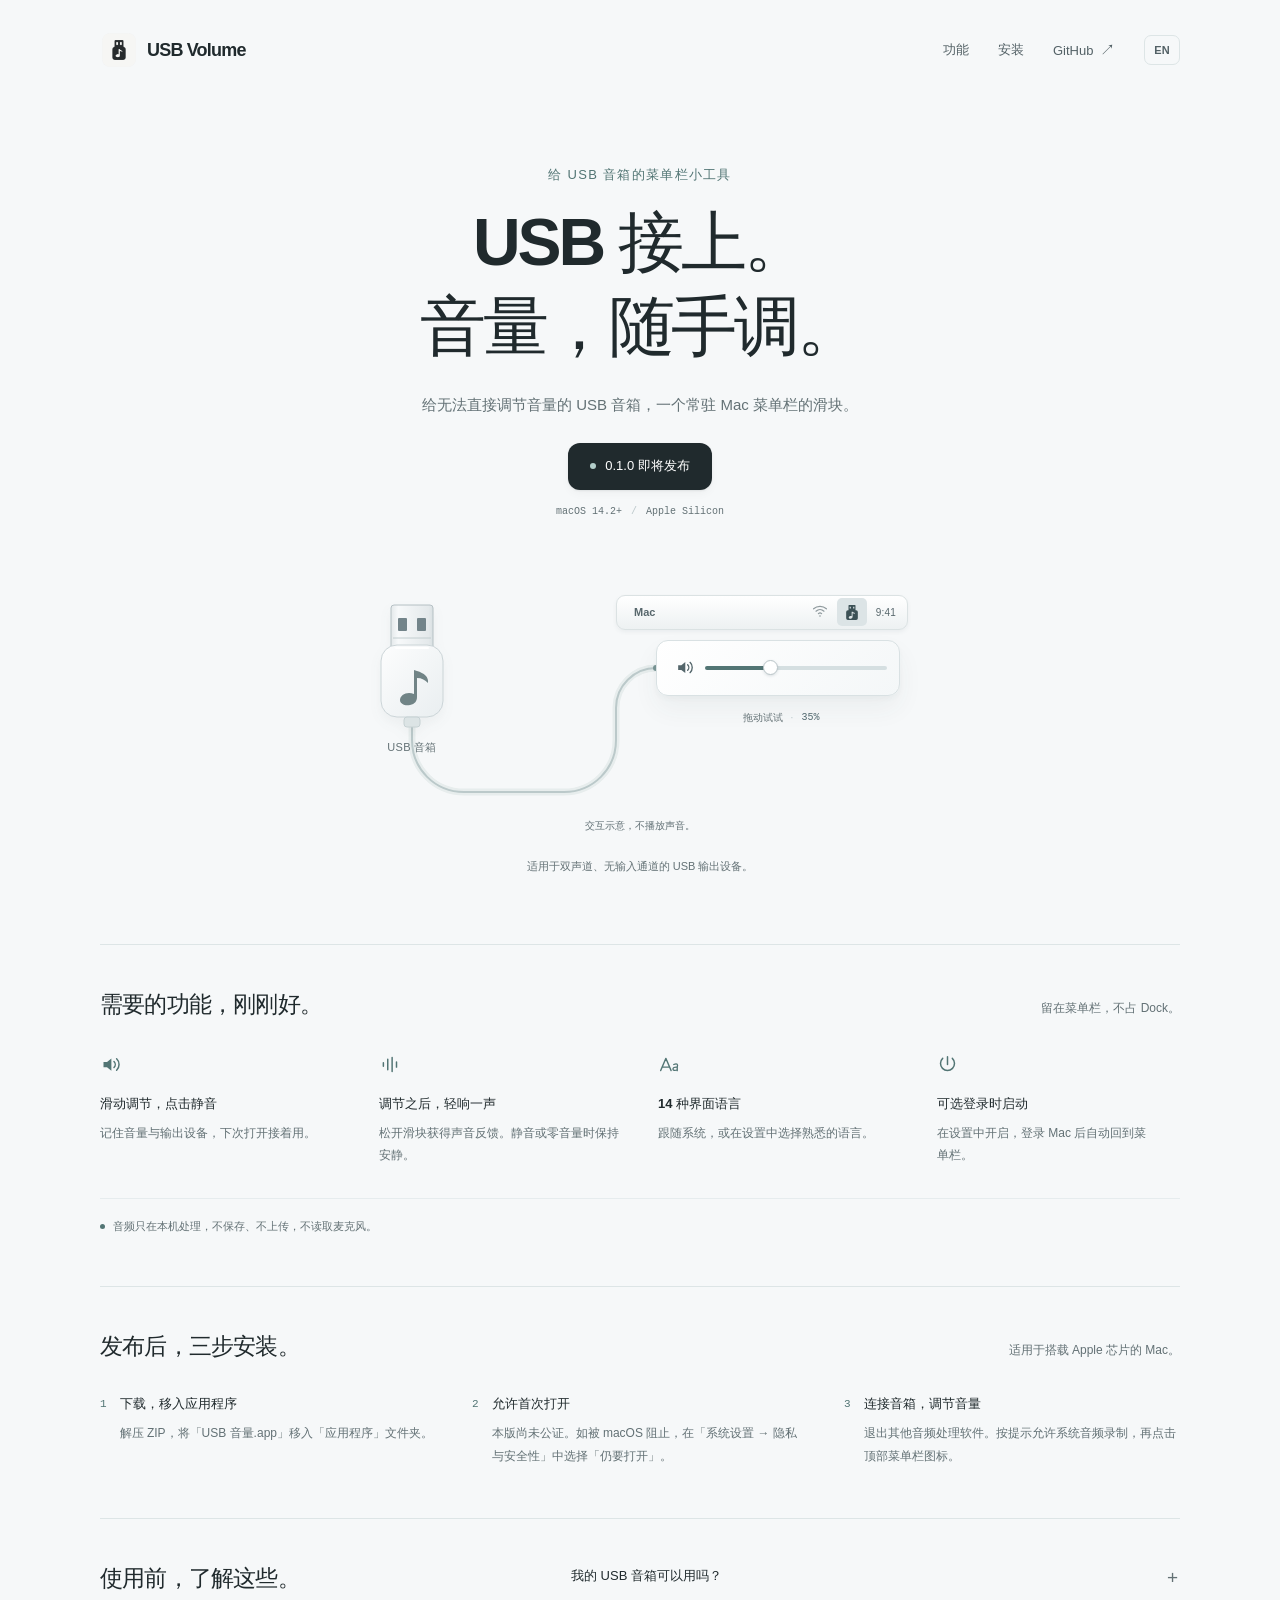
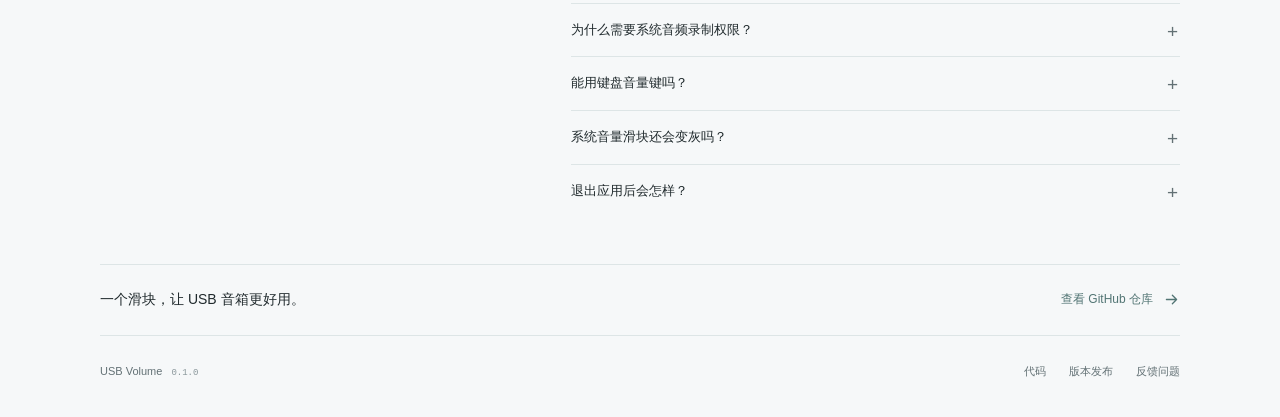
==== commit f030977e: "Refine product documentation and website copy" ====
--- a/docs/index.html
+++ b/docs/index.html
@@ -3,9 +3,9 @@
 <head>
 <meta charset="utf-8"><meta name="viewport" content="width=device-width, initial-scale=1">
 <meta name="theme-color" content="#f6f8f9"><meta name="color-scheme" content="light">
-<meta name="description" content="免费的 macOS 菜单栏音量工具，为 USB 音箱提供软件音量、静音和提示音。0.1.0 即将发布，验证完成后开放下载。">
+<meta name="description" content="免费的 macOS 菜单栏音量工具，为 USB 音箱提供软件音量、静音和提示音。0.1.0 即将发布。">
 <meta property="og:type" content="website"><meta property="og:locale" content="zh_CN">
-<meta property="og:title" content="USB Volume — USB 音箱，菜单栏调音量"><meta property="og:description" content="免费的 macOS 菜单栏音量工具，为 USB 音箱提供软件音量、静音和提示音。0.1.0 即将发布，验证完成后开放下载。">
+<meta property="og:title" content="USB Volume — USB 音箱，菜单栏调音量"><meta property="og:description" content="免费的 macOS 菜单栏音量工具，为 USB 音箱提供软件音量、静音和提示音。0.1.0 即将发布。">
 <meta property="og:url" content="https://imboni.github.io/usb-volume/"><meta property="og:image" content="https://imboni.github.io/usb-volume/assets/app-icon.png">
 <meta property="og:image:width" content="1024"><meta property="og:image:height" content="1024">
 <meta property="og:image:alt" content="USB Volume app icon"><meta name="twitter:card" content="summary">
@@ -33,7 +33,6 @@
 <p data-i18n="eyebrow" class="eyebrow">给 USB 音箱的菜单栏小工具</p><h1 id="hero-title"><span data-i18n="line1" >USB 接上。</span><span data-i18n="line2" >音量，随手调。</span></h1>
 <p data-i18n="intro" class="hero-description">给无法直接调节音量的 USB 音箱，一个常驻 Mac 菜单栏的滑块。</p>
 <p class="release-status"><span class="release-dot" aria-hidden="true"></span><span data-i18n="releaseStatus">0.1.0 即将发布</span></p>
-<p class="release-note" data-i18n="releaseNote">实体音量键验证完成后开放下载。</p>
 <p class="release-meta"><span>macOS 14.2+</span><span aria-hidden="true">/</span><span>Apple Silicon</span></p>
 <div class="signal-stage" id="volume-demo" role="group" aria-label="音量交互演示，不播放声音" data-i18n-aria="demoLabel">
 <svg class="signal-wire" viewBox="0 0 700 260" fill="none" aria-hidden="true"><g class="wire-desktop"><path d="M122 170v13c0 29 23 52 52 52h100c29 0 52-23 52-52v-32c0-22 18-40 40-40" stroke="#e7eded" stroke-width="7"/><path d="M122 170v13c0 29 23 52 52 52h100c29 0 52-23 52-52v-32c0-22 18-40 40-40" stroke="#bbc9ca" stroke-width="2"/><circle cx="366" cy="111" r="3" fill="#799595"/></g><g class="wire-compact"><path d="M113 173v10c0 29 23 52 52 52h85c30 0 54-24 54-54v-14c0-21 17-38 38-38" stroke="#e7eded" stroke-width="7"/><path d="M113 173v10c0 29 23 52 52 52h85c30 0 54-24 54-54v-14c0-21 17-38 38-38" stroke="#bbc9ca" stroke-width="2"/><circle cx="342" cy="129" r="3" fill="#799595"/></g></svg>
@@ -45,7 +44,7 @@
 <div class="volume-popover"><button id="mute-button" class="mute-button" type="button" aria-label="静音演示" aria-pressed="false"><svg aria-hidden="true"><use id="speaker-symbol" href="#speaker"/></svg></button><label data-i18n="demoVolume" class="sr-only" for="demo-volume">演示音量</label><input id="demo-volume" type="range" min="0" max="100" step="1" value="35" aria-valuetext="音量 35%"></div>
 <div class="demo-readout"><span data-i18n="try" >拖动试试</span><span aria-hidden="true">·</span><output id="demo-value" for="demo-volume" aria-live="off">35%</output></div>
 </div></div>
-<p data-i18n="demoCaption" class="demo-caption">交互示意，不播放声音。</p><p data-i18n="compatibility" class="compatibility-note">适用于双声道、无输入通道的 USB 输出设备。已在 MOONDROP MM3A 上验证。</p>
+<p data-i18n="demoCaption" class="demo-caption">交互示意，不播放声音。</p><p data-i18n="compatibility" class="compatibility-note">适用于双声道、无输入通道的 USB 输出设备。</p>
 </section>
 <section class="features page-width" id="features" aria-labelledby="features-title"><div class="section-heading"><h2 data-i18n="featureTitle" id="features-title">需要的功能，刚刚好。</h2><p data-i18n="featureSub" >留在菜单栏，不占 Dock。</p></div><div class="feature-grid"><article class="feature"><span class="feature-mark"><svg aria-hidden="true"><use href="#speaker"/></svg></span><h3 data-i18n="volumeTitle" >滑动调节，点击静音</h3><p data-i18n="volumeBody" >记住音量与输出设备，下次打开接着用。</p></article>
 <article class="feature"><span class="feature-mark"><svg aria-hidden="true"><use href="#wave"/></svg></span><h3 data-i18n="feedbackTitle" >调节之后，轻响一声</h3><p data-i18n="feedbackBody" >松开滑块获得声音反馈。静音或零音量时保持安静。</p></article>
@@ -53,10 +52,10 @@
 <article class="feature"><span class="feature-mark"><svg aria-hidden="true"><use href="#power"/></svg></span><h3 data-i18n="loginTitle" >可选登录时启动</h3><p data-i18n="loginBody" >在设置中开启，登录 Mac 后自动回到菜单栏。</p></article></div><div class="local-note"><span class="local-dot" aria-hidden="true"></span><p data-i18n="local" >音频只在本机处理，不保存、不上传，不读取麦克风。</p></div></section>
 <section class="install page-width" id="install" aria-labelledby="install-title"><div class="section-heading"><h2 data-i18n="installTitle" id="install-title">发布后，三步安装。</h2><p data-i18n="installSub" >适用于搭载 Apple 芯片的 Mac。</p></div><ol class="install-steps"><li><span class="step-number" aria-hidden="true">1</span><div><h3 data-i18n="step1Title" >下载，移入应用程序</h3><p data-i18n="step1Body" >解压 ZIP，将「USB 音量.app」移入「应用程序」文件夹。</p></div></li>
 <li><span class="step-number" aria-hidden="true">2</span><div><h3 data-i18n="step2Title" >允许首次打开</h3><p data-i18n="step2Body" >本版尚未公证。如被 macOS 阻止，在「系统设置 → 隐私与安全性」中选择「仍要打开」。</p></div></li>
-<li><span class="step-number" aria-hidden="true">3</span><div><h3 data-i18n="step3Title" >连接音箱，调节音量</h3><p data-i18n="step3Body" >退出 eqMac 等音频处理软件。按提示允许系统音频录制，再点击顶部菜单栏图标。</p></div></li></ol></section>
-<section class="faq page-width" id="faq" aria-labelledby="faq-title"><div class="section-heading"><h2 data-i18n="faqTitle" id="faq-title">使用前，了解这些。</h2></div><div class="faq-list"><details><summary data-i18n="q1" >我的 USB 音箱可以用吗？</summary><p data-i18n="a1" >目前面向双声道、没有输入通道的 USB 输出设备，已在 MOONDROP MM3A 的 48 kHz 音频通路验证。其他设备的兼容性可能不同；不支持 Intel Mac。</p></details>
+<li><span class="step-number" aria-hidden="true">3</span><div><h3 data-i18n="step3Title" >连接音箱，调节音量</h3><p data-i18n="step3Body" >退出其他音频处理软件。按提示允许系统音频录制，再点击顶部菜单栏图标。</p></div></li></ol></section>
+<section class="faq page-width" id="faq" aria-labelledby="faq-title"><div class="section-heading"><h2 data-i18n="faqTitle" id="faq-title">使用前，了解这些。</h2></div><div class="faq-list"><details><summary data-i18n="q1" >我的 USB 音箱可以用吗？</summary><p data-i18n="a1" >适用于双声道、无输入通道的 USB 输出设备，兼容性因设备而异。需要 macOS 14.2+ 和 Apple Silicon。</p></details>
 <details><summary data-i18n="q2" >为什么需要系统音频录制权限？</summary><p data-i18n="a2" >应用需要读取正在播放的系统音频，调节音量后送回音箱。这个权限名称由 macOS 提供；应用只在内存中处理音频，不录制文件、不上传，也不读取麦克风。</p></details>
-<details><summary data-i18n="q3" >能用键盘音量键吗？</summary><p data-i18n="a3" >键盘音量键支持正在完善，需要单独授予辅助功能权限，目前仍需在实际设备上验证。建议以菜单栏滑块作为主要控制方式。</p></details>
+<details><summary data-i18n="q3" >能用键盘音量键吗？</summary><p data-i18n="a3" >键盘音量键需要辅助功能权限，兼容性取决于键盘与系统配置。若无法使用，可通过菜单栏滑块调节。</p></details>
 <details><summary data-i18n="q4" >系统音量滑块还会变灰吗？</summary><p data-i18n="a4" >可能会。USB Volume 通过自己的菜单栏滑块控制声音，不会改变设备对 macOS 原生音量控制的支持。</p></details>
 <details><summary data-i18n="q5" >退出应用后会怎样？</summary><p data-i18n="a5" >音箱会恢复原始音量，声音可能变大。退出或暂停音量控制前，请先暂停播放。</p></details></div></section>
 <div class="closing page-width"><p data-i18n="closing" >一个滑块，让 USB 音箱更好用。</p><a href="https://github.com/imboni/usb-volume"><span data-i18n="closingRepository">查看 GitHub 仓库</span><svg aria-hidden="true"><use href="#arrow"/></svg></a></div>
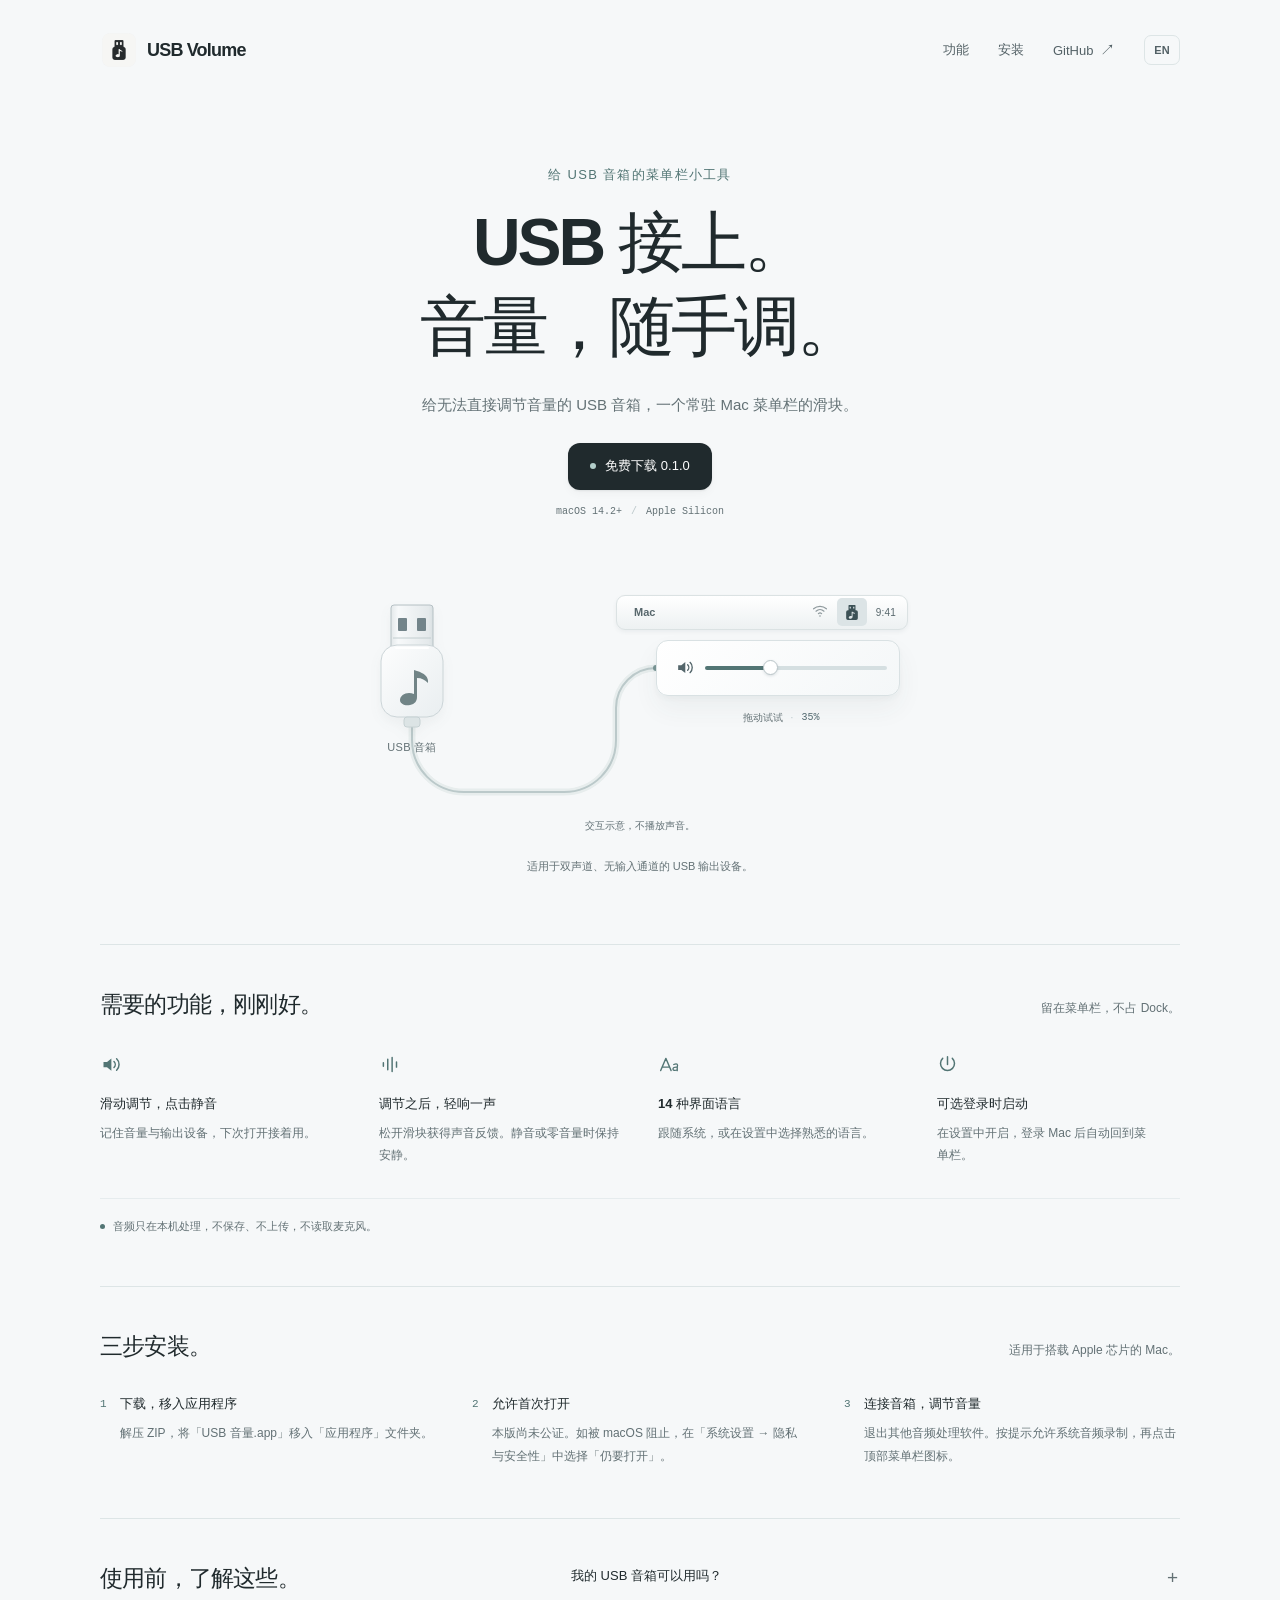
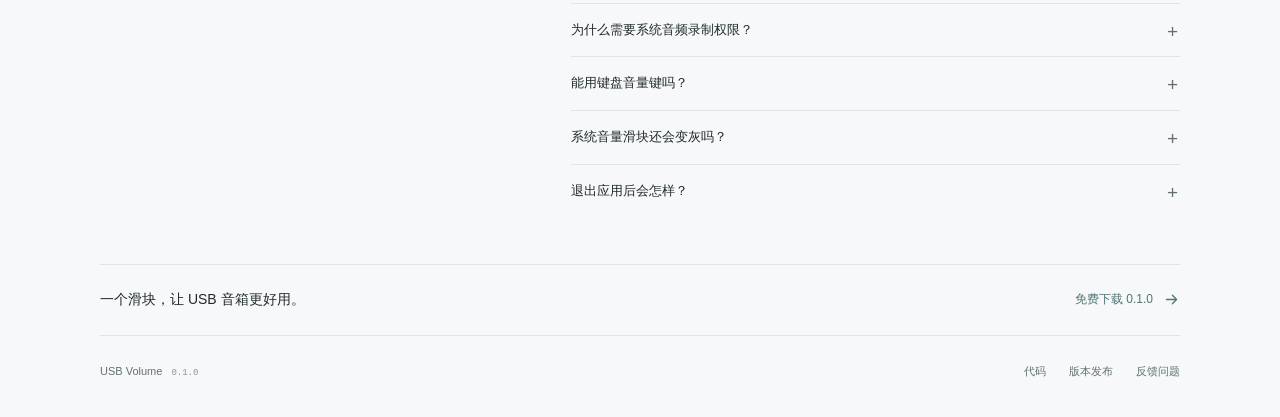
==== commit 6bbf1503: "Publish USB Volume 0.1.0 download links and release documentation" ====
--- a/docs/index.html
+++ b/docs/index.html
@@ -3,9 +3,9 @@
 <head>
 <meta charset="utf-8"><meta name="viewport" content="width=device-width, initial-scale=1">
 <meta name="theme-color" content="#f6f8f9"><meta name="color-scheme" content="light">
-<meta name="description" content="免费的 macOS 菜单栏音量工具，为 USB 音箱提供软件音量、静音和提示音。0.1.0 即将发布。">
+<meta name="description" content="免费的 macOS 菜单栏音量工具，为 USB 音箱提供软件音量、静音和提示音。">
 <meta property="og:type" content="website"><meta property="og:locale" content="zh_CN">
-<meta property="og:title" content="USB Volume — USB 音箱，菜单栏调音量"><meta property="og:description" content="免费的 macOS 菜单栏音量工具，为 USB 音箱提供软件音量、静音和提示音。0.1.0 即将发布。">
+<meta property="og:title" content="USB Volume — USB 音箱，菜单栏调音量"><meta property="og:description" content="免费的 macOS 菜单栏音量工具，为 USB 音箱提供软件音量、静音和提示音。">
 <meta property="og:url" content="https://imboni.github.io/usb-volume/"><meta property="og:image" content="https://imboni.github.io/usb-volume/assets/app-icon.png">
 <meta property="og:image:width" content="1024"><meta property="og:image:height" content="1024">
 <meta property="og:image:alt" content="USB Volume app icon"><meta name="twitter:card" content="summary">
@@ -32,7 +32,7 @@
 <section class="hero page-width" aria-labelledby="hero-title">
 <p data-i18n="eyebrow" class="eyebrow">给 USB 音箱的菜单栏小工具</p><h1 id="hero-title"><span data-i18n="line1" >USB 接上。</span><span data-i18n="line2" >音量，随手调。</span></h1>
 <p data-i18n="intro" class="hero-description">给无法直接调节音量的 USB 音箱，一个常驻 Mac 菜单栏的滑块。</p>
-<p class="release-status"><span class="release-dot" aria-hidden="true"></span><span data-i18n="releaseStatus">0.1.0 即将发布</span></p>
+<a class="release-status" href="https://github.com/imboni/usb-volume/releases/download/v0.1.0/USBVolume-0.1.0-arm64.zip"><span class="release-dot" aria-hidden="true"></span><span data-i18n="releaseStatus">免费下载 0.1.0</span></a>
 <p class="release-meta"><span>macOS 14.2+</span><span aria-hidden="true">/</span><span>Apple Silicon</span></p>
 <div class="signal-stage" id="volume-demo" role="group" aria-label="音量交互演示，不播放声音" data-i18n-aria="demoLabel">
 <svg class="signal-wire" viewBox="0 0 700 260" fill="none" aria-hidden="true"><g class="wire-desktop"><path d="M122 170v13c0 29 23 52 52 52h100c29 0 52-23 52-52v-32c0-22 18-40 40-40" stroke="#e7eded" stroke-width="7"/><path d="M122 170v13c0 29 23 52 52 52h100c29 0 52-23 52-52v-32c0-22 18-40 40-40" stroke="#bbc9ca" stroke-width="2"/><circle cx="366" cy="111" r="3" fill="#799595"/></g><g class="wire-compact"><path d="M113 173v10c0 29 23 52 52 52h85c30 0 54-24 54-54v-14c0-21 17-38 38-38" stroke="#e7eded" stroke-width="7"/><path d="M113 173v10c0 29 23 52 52 52h85c30 0 54-24 54-54v-14c0-21 17-38 38-38" stroke="#bbc9ca" stroke-width="2"/><circle cx="342" cy="129" r="3" fill="#799595"/></g></svg>
@@ -50,15 +50,15 @@
 <article class="feature"><span class="feature-mark"><svg aria-hidden="true"><use href="#wave"/></svg></span><h3 data-i18n="feedbackTitle" >调节之后，轻响一声</h3><p data-i18n="feedbackBody" >松开滑块获得声音反馈。静音或零音量时保持安静。</p></article>
 <article class="feature"><span class="feature-mark"><svg aria-hidden="true"><use href="#language"/></svg></span><h3 data-i18n="languagesTitle" >14 种界面语言</h3><p data-i18n="languagesBody" >跟随系统，或在设置中选择熟悉的语言。</p></article>
 <article class="feature"><span class="feature-mark"><svg aria-hidden="true"><use href="#power"/></svg></span><h3 data-i18n="loginTitle" >可选登录时启动</h3><p data-i18n="loginBody" >在设置中开启，登录 Mac 后自动回到菜单栏。</p></article></div><div class="local-note"><span class="local-dot" aria-hidden="true"></span><p data-i18n="local" >音频只在本机处理，不保存、不上传，不读取麦克风。</p></div></section>
-<section class="install page-width" id="install" aria-labelledby="install-title"><div class="section-heading"><h2 data-i18n="installTitle" id="install-title">发布后，三步安装。</h2><p data-i18n="installSub" >适用于搭载 Apple 芯片的 Mac。</p></div><ol class="install-steps"><li><span class="step-number" aria-hidden="true">1</span><div><h3 data-i18n="step1Title" >下载，移入应用程序</h3><p data-i18n="step1Body" >解压 ZIP，将「USB 音量.app」移入「应用程序」文件夹。</p></div></li>
+<section class="install page-width" id="install" aria-labelledby="install-title"><div class="section-heading"><h2 data-i18n="installTitle" id="install-title">三步安装。</h2><p data-i18n="installSub" >适用于搭载 Apple 芯片的 Mac。</p></div><ol class="install-steps"><li><span class="step-number" aria-hidden="true">1</span><div><h3 data-i18n="step1Title" >下载，移入应用程序</h3><p data-i18n="step1Body" >解压 ZIP，将「USB 音量.app」移入「应用程序」文件夹。</p></div></li>
 <li><span class="step-number" aria-hidden="true">2</span><div><h3 data-i18n="step2Title" >允许首次打开</h3><p data-i18n="step2Body" >本版尚未公证。如被 macOS 阻止，在「系统设置 → 隐私与安全性」中选择「仍要打开」。</p></div></li>
 <li><span class="step-number" aria-hidden="true">3</span><div><h3 data-i18n="step3Title" >连接音箱，调节音量</h3><p data-i18n="step3Body" >退出其他音频处理软件。按提示允许系统音频录制，再点击顶部菜单栏图标。</p></div></li></ol></section>
 <section class="faq page-width" id="faq" aria-labelledby="faq-title"><div class="section-heading"><h2 data-i18n="faqTitle" id="faq-title">使用前，了解这些。</h2></div><div class="faq-list"><details><summary data-i18n="q1" >我的 USB 音箱可以用吗？</summary><p data-i18n="a1" >适用于双声道、无输入通道的 USB 输出设备，兼容性因设备而异。需要 macOS 14.2+ 和 Apple Silicon。</p></details>
 <details><summary data-i18n="q2" >为什么需要系统音频录制权限？</summary><p data-i18n="a2" >应用需要读取正在播放的系统音频，调节音量后送回音箱。这个权限名称由 macOS 提供；应用只在内存中处理音频，不录制文件、不上传，也不读取麦克风。</p></details>
-<details><summary data-i18n="q3" >能用键盘音量键吗？</summary><p data-i18n="a3" >键盘音量键需要辅助功能权限，兼容性取决于键盘与系统配置。若无法使用，可通过菜单栏滑块调节。</p></details>
+<details><summary data-i18n="q3" >能用键盘音量键吗？</summary><p data-i18n="a3" >支持键盘音量加减与静音，首次使用需授予辅助功能权限。兼容性因键盘与系统配置而异。</p></details>
 <details><summary data-i18n="q4" >系统音量滑块还会变灰吗？</summary><p data-i18n="a4" >可能会。USB Volume 通过自己的菜单栏滑块控制声音，不会改变设备对 macOS 原生音量控制的支持。</p></details>
 <details><summary data-i18n="q5" >退出应用后会怎样？</summary><p data-i18n="a5" >音箱会恢复原始音量，声音可能变大。退出或暂停音量控制前，请先暂停播放。</p></details></div></section>
-<div class="closing page-width"><p data-i18n="closing" >一个滑块，让 USB 音箱更好用。</p><a href="https://github.com/imboni/usb-volume"><span data-i18n="closingRepository">查看 GitHub 仓库</span><svg aria-hidden="true"><use href="#arrow"/></svg></a></div>
+<div class="closing page-width"><p data-i18n="closing" >一个滑块，让 USB 音箱更好用。</p><a href="https://github.com/imboni/usb-volume/releases/download/v0.1.0/USBVolume-0.1.0-arm64.zip"><span data-i18n="closingRepository">免费下载 0.1.0</span><svg aria-hidden="true"><use href="#arrow"/></svg></a></div>
 </main>
 <footer class="site-footer page-width"><span>USB Volume <span class="footer-version">0.1.0</span></span><div><a data-i18n="source" href="https://github.com/imboni/usb-volume">代码</a><a data-i18n="releases" href="https://github.com/imboni/usb-volume/releases">版本发布</a><a data-i18n="issues" href="https://github.com/imboni/usb-volume/issues">反馈问题</a></div></footer>
 </body></html>
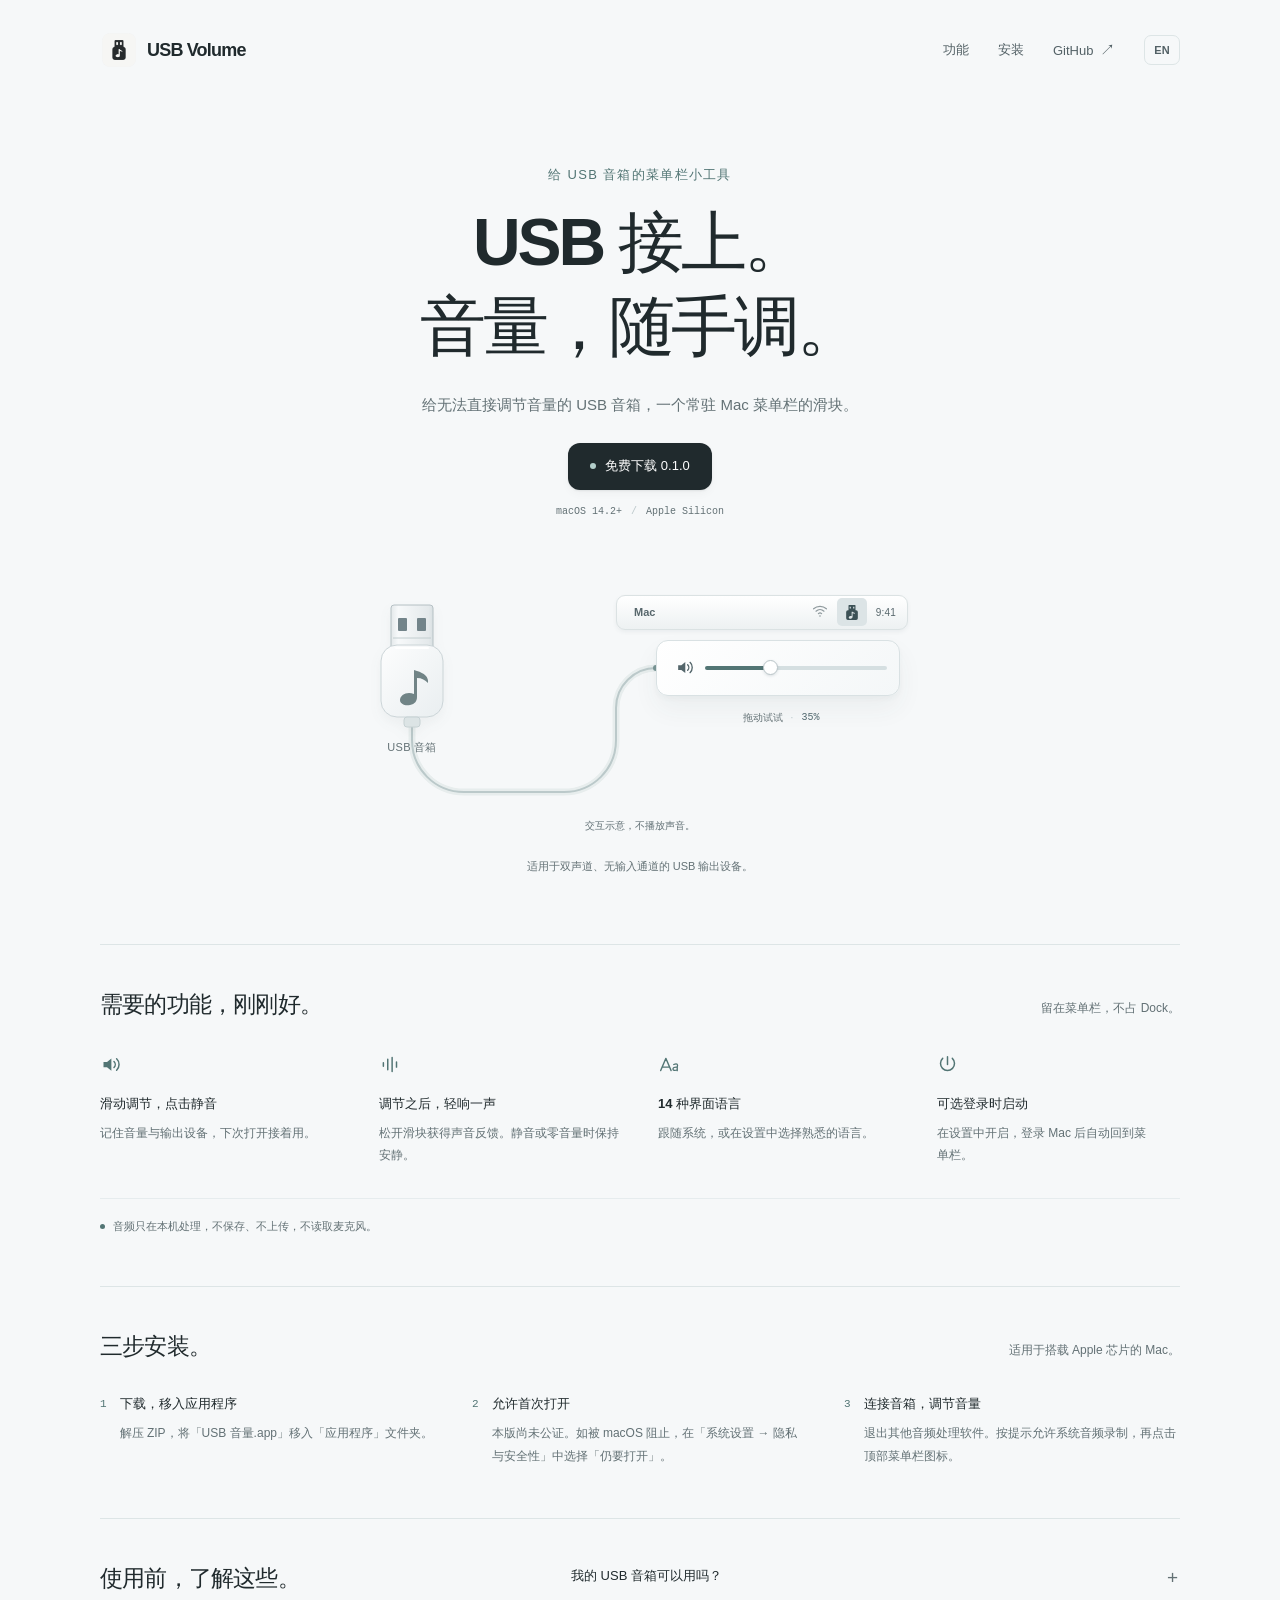
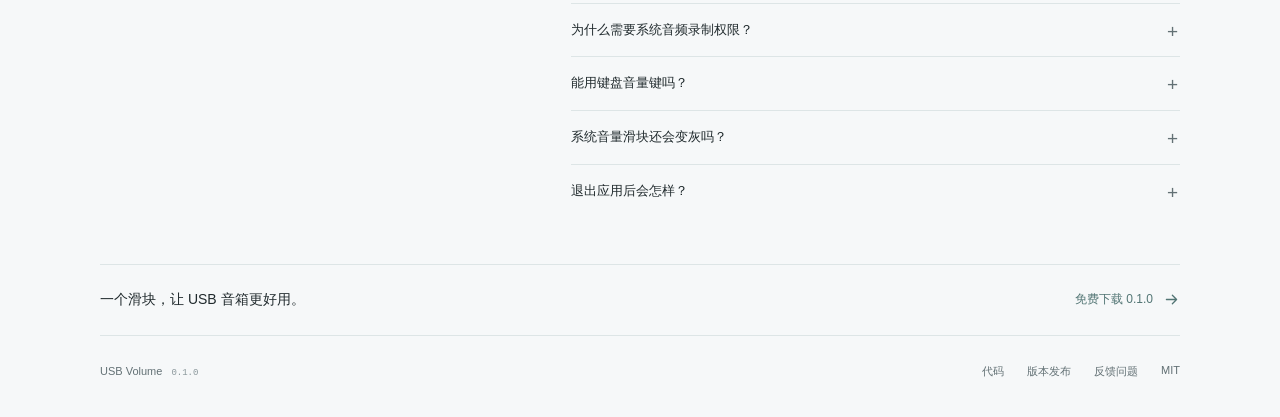
==== commit 114b9e83: "Add MIT license to USB Volume" ====
--- a/docs/index.html
+++ b/docs/index.html
@@ -60,5 +60,5 @@
 <details><summary data-i18n="q5" >退出应用后会怎样？</summary><p data-i18n="a5" >音箱会恢复原始音量，声音可能变大。退出或暂停音量控制前，请先暂停播放。</p></details></div></section>
 <div class="closing page-width"><p data-i18n="closing" >一个滑块，让 USB 音箱更好用。</p><a href="https://github.com/imboni/usb-volume/releases/download/v0.1.0/USBVolume-0.1.0-arm64.zip"><span data-i18n="closingRepository">免费下载 0.1.0</span><svg aria-hidden="true"><use href="#arrow"/></svg></a></div>
 </main>
-<footer class="site-footer page-width"><span>USB Volume <span class="footer-version">0.1.0</span></span><div><a data-i18n="source" href="https://github.com/imboni/usb-volume">代码</a><a data-i18n="releases" href="https://github.com/imboni/usb-volume/releases">版本发布</a><a data-i18n="issues" href="https://github.com/imboni/usb-volume/issues">反馈问题</a></div></footer>
+<footer class="site-footer page-width"><span>USB Volume <span class="footer-version">0.1.0</span></span><div><a data-i18n="source" href="https://github.com/imboni/usb-volume">代码</a><a data-i18n="releases" href="https://github.com/imboni/usb-volume/releases">版本发布</a><a data-i18n="issues" href="https://github.com/imboni/usb-volume/issues">反馈问题</a><a href="https://github.com/imboni/usb-volume/blob/main/LICENSE">MIT</a></div></footer>
 </body></html>
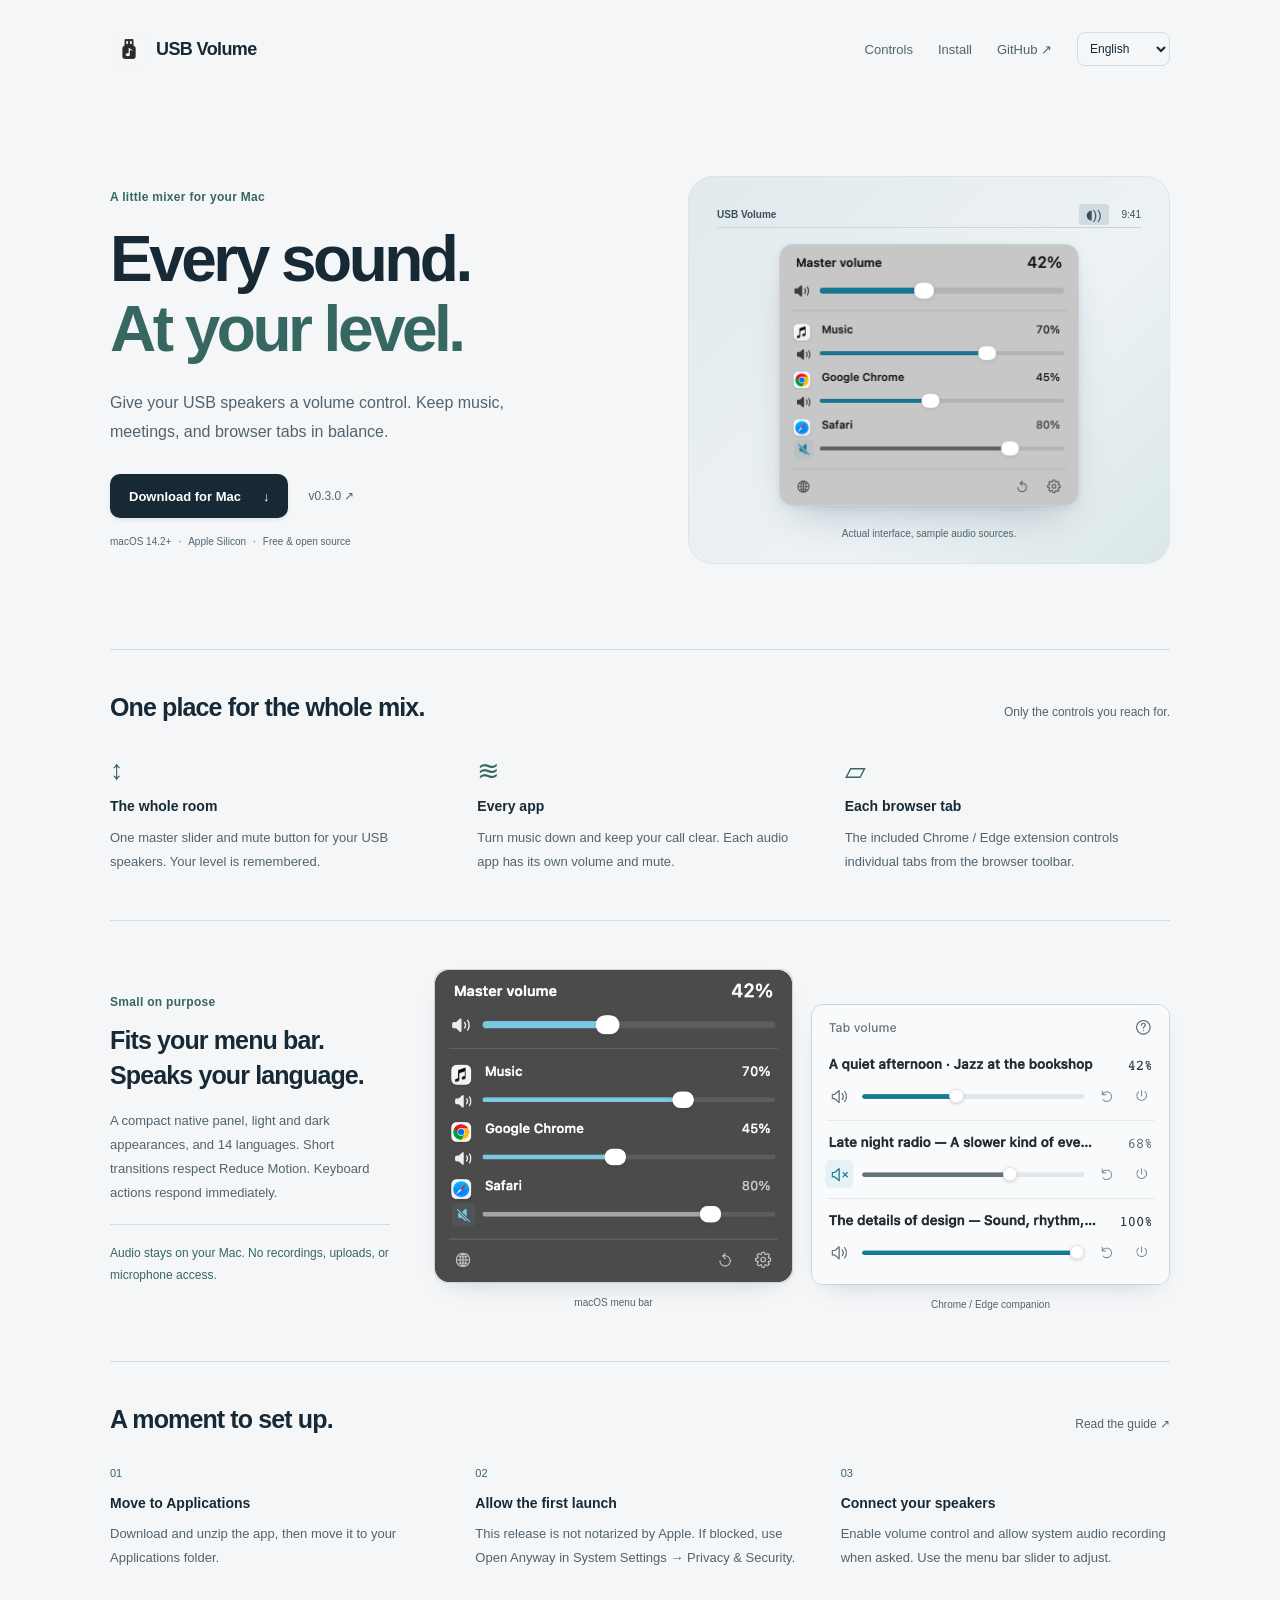
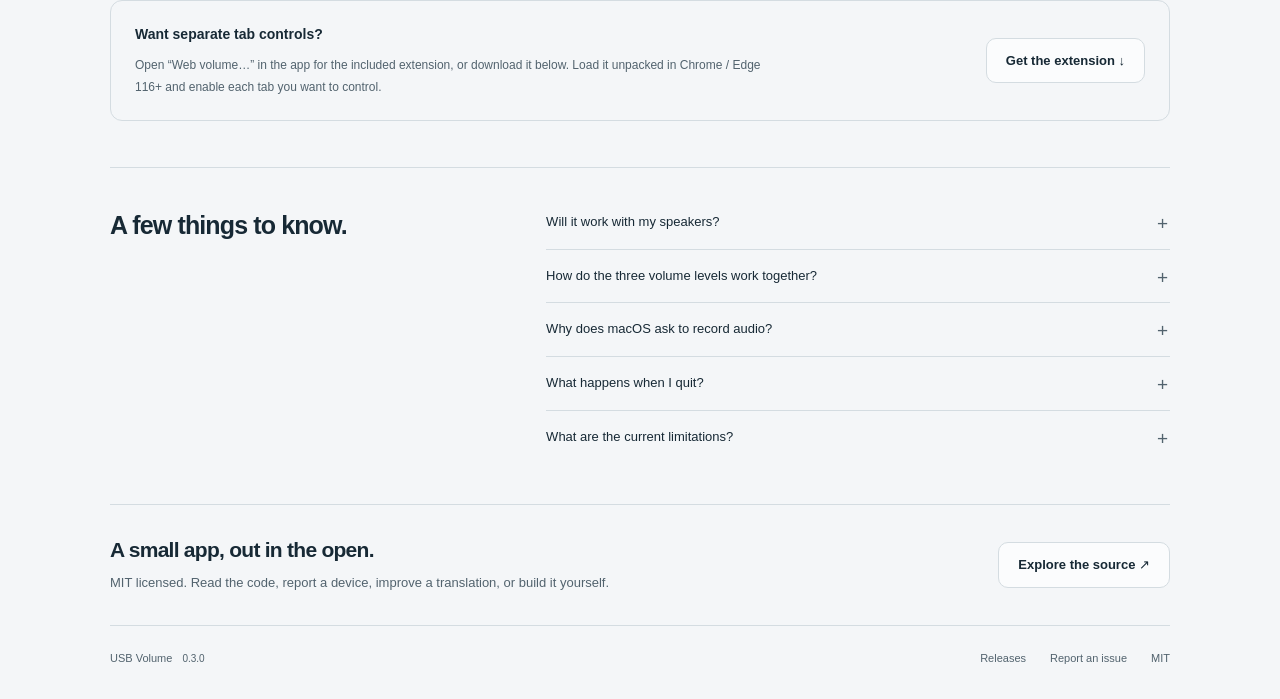
==== commit 4400c391: "Release 0.3.0 with per-app mixing, multilingual controls and product documentation" ====
--- a/docs/index.html
+++ b/docs/index.html
@@ -1,64 +1,50 @@
 <!doctype html>
-<html lang="zh-CN">
+<html lang="en">
 <head>
 <meta charset="utf-8"><meta name="viewport" content="width=device-width, initial-scale=1">
-<meta name="theme-color" content="#f6f8f9"><meta name="color-scheme" content="light">
-<meta name="description" content="免费的 macOS 菜单栏音量工具，为 USB 音箱提供软件音量、静音和提示音。">
-<meta property="og:type" content="website"><meta property="og:locale" content="zh_CN">
-<meta property="og:title" content="USB Volume — USB 音箱，菜单栏调音量"><meta property="og:description" content="免费的 macOS 菜单栏音量工具，为 USB 音箱提供软件音量、静音和提示音。">
-<meta property="og:url" content="https://imboni.github.io/usb-volume/"><meta property="og:image" content="https://imboni.github.io/usb-volume/assets/app-icon.png">
-<meta property="og:image:width" content="1024"><meta property="og:image:height" content="1024">
-<meta property="og:image:alt" content="USB Volume app icon"><meta name="twitter:card" content="summary">
-<link rel="canonical" href="https://imboni.github.io/usb-volume/"><link rel="icon" type="image/svg+xml" href="./assets/favicon.svg">
-<link rel="apple-touch-icon" href="./assets/app-icon.png"><link rel="stylesheet" href="./styles.css">
-<script src="./app.js" defer></script><title>USB Volume — USB 音箱，菜单栏调音量</title>
+<meta name="theme-color" content="#f4f6f8"><meta name="color-scheme" content="light">
+<meta name="description" content="Free, open-source volume control for USB speakers on Mac. Adjust the master volume, individual apps, and browser tabs.">
+<meta property="og:type" content="website"><meta property="og:locale" content="en_US">
+<meta property="og:title" content="USB Volume — Every sound. At your level.">
+<meta property="og:description" content="Free, open-source volume control for USB speakers on Mac. Adjust the master volume, individual apps, and browser tabs.">
+<meta property="og:url" content="https://imboni.github.io/usb-volume/"><meta property="og:image" content="https://imboni.github.io/usb-volume/assets/mixer-light-en.png"><meta property="og:image:alt" content="USB Volume native app mixer"><meta name="twitter:card" content="summary">
+<link rel="canonical" href="https://imboni.github.io/usb-volume/"><link rel="icon" type="image/svg+xml" href="./assets/favicon.svg"><link rel="apple-touch-icon" href="./assets/app-icon.png">
+<link rel="stylesheet" href="./styles.css"><script src="./app.js" defer></script><title>USB Volume — Every sound. At your level.</title>
 </head>
 <body>
-<a data-i18n="skip" class="skip-link" href="#main">跳到主要内容</a>
-<svg class="symbol-library" xmlns="http://www.w3.org/2000/svg" aria-hidden="true"><defs>
-<symbol id="usb-note" viewBox="0 0 24 28"><path fill="currentColor" fill-rule="evenodd" d="M7 1h10a1 1 0 0 1 1 1v8h1a3 3 0 0 1 3 3v11a3 3 0 0 1-3 3H5a3 3 0 0 1-3-3V13a3 3 0 0 1 3-3h1V2a1 1 0 0 1 1-1Zm1 3v3h2V4H8Zm6 0v3h2V4h-2Zm-1 9a.8.8 0 0 0-1.6 0v7.1c-2.6-.8-5 .5-5 2.3 0 1.3 1.6 2.2 3.3 2.1 1.9-.1 3.3-1.1 3.3-2.6v-6.8c1.6.1 3 .6 3.8 1.6.5-1.8-.6-2.9-3.8-3.7Z"/></symbol>
-<symbol id="speaker" viewBox="0 0 24 24"><path d="M4 9h4l5-4v14l-5-4H4V9Z" fill="currentColor"/><path d="M16 8.5a5 5 0 0 1 0 7M19 5.5a9 9 0 0 1 0 13" fill="none" stroke="currentColor" stroke-width="1.7" stroke-linecap="round"/></symbol>
-<symbol id="speaker-muted" viewBox="0 0 24 24"><path d="M4 9h4l5-4v14l-5-4H4V9Z" fill="currentColor"/><path d="m17 9 5 6m0-6-5 6" fill="none" stroke="currentColor" stroke-width="1.7" stroke-linecap="round"/></symbol>
-<symbol id="arrow" viewBox="0 0 20 20"><path d="M4 10h12m-5-5 5 5-5 5" fill="none" stroke="currentColor" stroke-width="1.5" stroke-linecap="round" stroke-linejoin="round"/></symbol>
-<symbol id="wave" viewBox="0 0 24 24"><path d="M5 10v4m5-8v12m5-14v16m5-11v6" stroke="currentColor" stroke-width="1.7" stroke-linecap="round"/></symbol>
-<symbol id="language" viewBox="0 0 24 24"><path d="m3 19 6-14 6 14M5 15h8m5-3c4-2 5 0 4 3v4m0-4c-7-1-6 6 0 3" fill="none" stroke="currentColor" stroke-width="1.5" stroke-linecap="round" stroke-linejoin="round"/></symbol>
-<symbol id="power" viewBox="0 0 24 24"><path d="M12 3v9m-5.5-7a8 8 0 1 0 11 0" fill="none" stroke="currentColor" stroke-width="1.7" stroke-linecap="round"/></symbol>
-</defs></svg>
-<header class="site-header page-width">
-<a class="brand" href="./" aria-label="USB Volume"><img src="./assets/app-icon.png" width="38" height="38" alt=""><span>USB Volume</span></a>
-<nav class="header-nav" aria-label="主导航" data-i18n-aria="nav"><a data-i18n="features" class="nav-section" href="#features">功能</a><a data-i18n="install" class="nav-section" href="#install">安装</a><a class="github-link" href="https://github.com/imboni/usb-volume">GitHub <span aria-hidden="true">↗</span></a><button class="language-button" id="language-toggle" type="button" aria-label="Switch to English" lang="en">EN</button></nav>
-</header>
+<a class="skip-link" href="#main" data-i18n="skip">Skip to content</a>
+<header class="site-header wrap">
+<a class="brand" href="./"><img src="./assets/app-icon.png" width="38" height="38" alt=""><span>USB Volume</span></a>
+<nav data-i18n-aria="nav" aria-label="Main navigation"><a class="nav-section" href="#controls" data-i18n="controls">Controls</a><a class="nav-section" href="#install" data-i18n="install">Install</a><a class="source-link" href="https://github.com/imboni/usb-volume">GitHub ↗</a>
+<label><span class="sr-only" data-i18n="language">Language</span><select id="language" aria-label="Language" data-i18n-aria="language">
+<option value="en" lang="en">English</option><option value="zh-Hans" lang="zh-Hans">简体中文</option><option value="zh-Hant" lang="zh-Hant">繁體中文</option><option value="ja" lang="ja">日本語</option><option value="ko" lang="ko">한국어</option><option value="fr" lang="fr">Français</option><option value="de" lang="de">Deutsch</option><option value="es" lang="es">Español</option><option value="it" lang="it">Italiano</option><option value="pt-BR" lang="pt-BR">Português</option><option value="ru" lang="ru">Русский</option><option value="ar" lang="ar">العربية</option><option value="hi" lang="hi">हिन्दी</option><option value="id" lang="id">Indonesia</option>
+</select></label></nav></header>
 <main id="main" tabindex="-1">
-<section class="hero page-width" aria-labelledby="hero-title">
-<p data-i18n="eyebrow" class="eyebrow">给 USB 音箱的菜单栏小工具</p><h1 id="hero-title"><span data-i18n="line1" >USB 接上。</span><span data-i18n="line2" >音量，随手调。</span></h1>
-<p data-i18n="intro" class="hero-description">给无法直接调节音量的 USB 音箱，一个常驻 Mac 菜单栏的滑块。</p>
-<a class="release-status" href="https://github.com/imboni/usb-volume/releases/download/v0.1.0/USBVolume-0.1.0-arm64.zip"><span class="release-dot" aria-hidden="true"></span><span data-i18n="releaseStatus">免费下载 0.1.0</span></a>
-<p class="release-meta"><span>macOS 14.2+</span><span aria-hidden="true">/</span><span>Apple Silicon</span></p>
-<div class="signal-stage" id="volume-demo" role="group" aria-label="音量交互演示，不播放声音" data-i18n-aria="demoLabel">
-<svg class="signal-wire" viewBox="0 0 700 260" fill="none" aria-hidden="true"><g class="wire-desktop"><path d="M122 170v13c0 29 23 52 52 52h100c29 0 52-23 52-52v-32c0-22 18-40 40-40" stroke="#e7eded" stroke-width="7"/><path d="M122 170v13c0 29 23 52 52 52h100c29 0 52-23 52-52v-32c0-22 18-40 40-40" stroke="#bbc9ca" stroke-width="2"/><circle cx="366" cy="111" r="3" fill="#799595"/></g><g class="wire-compact"><path d="M113 173v10c0 29 23 52 52 52h85c30 0 54-24 54-54v-14c0-21 17-38 38-38" stroke="#e7eded" stroke-width="7"/><path d="M113 173v10c0 29 23 52 52 52h85c30 0 54-24 54-54v-14c0-21 17-38 38-38" stroke="#bbc9ca" stroke-width="2"/><circle cx="342" cy="129" r="3" fill="#799595"/></g></svg>
-<div class="usb-device" aria-hidden="true">
-<svg class="usb-plug" viewBox="0 0 88 128" fill="none"><defs><linearGradient id="metal" x1="18" y1="0" x2="71" y2="0" gradientUnits="userSpaceOnUse"><stop stop-color="#d6dddf"/><stop offset=".23" stop-color="#f7f9fa"/><stop offset=".8" stop-color="#e4e9eb"/><stop offset="1" stop-color="#cbd4d7"/></linearGradient><linearGradient id="body" x1="0" y1="40" x2="80" y2="110" gradientUnits="userSpaceOnUse"><stop stop-color="#fff"/><stop offset="1" stop-color="#e9eef0"/></linearGradient></defs><rect x="23" y="3" width="42" height="48" rx="3" fill="url(#metal)" stroke="#b5c0c4"/><rect x="30" y="16" width="9" height="13" rx="1" fill="#73848a"/><rect x="49" y="16" width="9" height="13" rx="1" fill="#73848a"/><path d="M25 36h38" stroke="#c2cdcf"/><rect x="13" y="43" width="62" height="72" rx="16" fill="url(#body)" stroke="#cbd4d7"/><path d="M28 46h32" stroke="#fff" stroke-width="2" stroke-linecap="round"/><path d="M46 68v24c-7-3-14 1-14 6 0 4 5 6 10 5 5-1 7-4 7-8V76c5 0 8 2 11 5 1-6-4-10-11-12" fill="#718486"/><rect x="36" y="115" width="16" height="10" rx="3" fill="#dce4e5" stroke="#c6d1d3"/></svg>
-<span data-i18n="device" class="device-caption">USB 音箱</span></div>
-<div class="menu-preview">
-<div class="preview-menu-bar" aria-hidden="true"><span class="menu-context">Mac</span><span class="menu-spacer"></span><svg class="menu-wifi" viewBox="0 0 20 16" fill="none"><path d="M2 4a12 12 0 0 1 16 0M5 7a7.4 7.4 0 0 1 10 0M8 10a3 3 0 0 1 4 0" stroke="currentColor" stroke-width="1.5" stroke-linecap="round"/><circle cx="10" cy="13" r="1" fill="currentColor"/></svg><span class="active-menu-item"><svg aria-hidden="true"><use href="#usb-note"/></svg></span><span class="menu-time">9:41</span></div>
-<div class="volume-popover"><button id="mute-button" class="mute-button" type="button" aria-label="静音演示" aria-pressed="false"><svg aria-hidden="true"><use id="speaker-symbol" href="#speaker"/></svg></button><label data-i18n="demoVolume" class="sr-only" for="demo-volume">演示音量</label><input id="demo-volume" type="range" min="0" max="100" step="1" value="35" aria-valuetext="音量 35%"></div>
-<div class="demo-readout"><span data-i18n="try" >拖动试试</span><span aria-hidden="true">·</span><output id="demo-value" for="demo-volume" aria-live="off">35%</output></div>
-</div></div>
-<p data-i18n="demoCaption" class="demo-caption">交互示意，不播放声音。</p><p data-i18n="compatibility" class="compatibility-note">适用于双声道、无输入通道的 USB 输出设备。</p>
+<section class="hero wrap" aria-labelledby="hero-title">
+<div class="hero-copy"><p class="eyebrow" data-i18n="eyebrow">A little mixer for your Mac</p>
+<h1 id="hero-title"><span data-i18n="headline1">Every sound.</span><span data-i18n="headline2">At your level.</span></h1>
+<p class="intro" data-i18n="intro">Give your USB speakers a volume control. Keep music, meetings, and browser tabs in balance.</p>
+<div class="hero-actions"><a class="button primary download" href="https://github.com/imboni/usb-volume/releases/download/v0.3.0/USBVolume-0.3.0-arm64.zip"><span data-i18n="download">Download for Mac</span><span aria-hidden="true">↓</span></a><a class="release-link" href="https://github.com/imboni/usb-volume/releases/tag/v0.3.0">v0.3.0 ↗</a></div>
+<p class="requirements">macOS 14.2+ <span aria-hidden="true">·</span> Apple Silicon <span aria-hidden="true">·</span> <span data-i18n="free">Free & open source</span></p></div>
+<figure class="hero-visual"><div class="menu-strip" aria-hidden="true"><span>USB Volume</span><span class="menu-status">◖))</span><span>9:41</span></div><div class="mixer-frame"><img id="hero-screenshot" src="./assets/mixer-light-en.png" width="600" height="524" alt="Master volume and three app controls in the native menu bar panel" data-i18n-alt="mixerAlt" fetchpriority="high"></div><figcaption data-i18n="screenshotNote">Actual interface, sample audio sources.</figcaption></figure>
 </section>
-<section class="features page-width" id="features" aria-labelledby="features-title"><div class="section-heading"><h2 data-i18n="featureTitle" id="features-title">需要的功能，刚刚好。</h2><p data-i18n="featureSub" >留在菜单栏，不占 Dock。</p></div><div class="feature-grid"><article class="feature"><span class="feature-mark"><svg aria-hidden="true"><use href="#speaker"/></svg></span><h3 data-i18n="volumeTitle" >滑动调节，点击静音</h3><p data-i18n="volumeBody" >记住音量与输出设备，下次打开接着用。</p></article>
-<article class="feature"><span class="feature-mark"><svg aria-hidden="true"><use href="#wave"/></svg></span><h3 data-i18n="feedbackTitle" >调节之后，轻响一声</h3><p data-i18n="feedbackBody" >松开滑块获得声音反馈。静音或零音量时保持安静。</p></article>
-<article class="feature"><span class="feature-mark"><svg aria-hidden="true"><use href="#language"/></svg></span><h3 data-i18n="languagesTitle" >14 种界面语言</h3><p data-i18n="languagesBody" >跟随系统，或在设置中选择熟悉的语言。</p></article>
-<article class="feature"><span class="feature-mark"><svg aria-hidden="true"><use href="#power"/></svg></span><h3 data-i18n="loginTitle" >可选登录时启动</h3><p data-i18n="loginBody" >在设置中开启，登录 Mac 后自动回到菜单栏。</p></article></div><div class="local-note"><span class="local-dot" aria-hidden="true"></span><p data-i18n="local" >音频只在本机处理，不保存、不上传，不读取麦克风。</p></div></section>
-<section class="install page-width" id="install" aria-labelledby="install-title"><div class="section-heading"><h2 data-i18n="installTitle" id="install-title">三步安装。</h2><p data-i18n="installSub" >适用于搭载 Apple 芯片的 Mac。</p></div><ol class="install-steps"><li><span class="step-number" aria-hidden="true">1</span><div><h3 data-i18n="step1Title" >下载，移入应用程序</h3><p data-i18n="step1Body" >解压 ZIP，将「USB 音量.app」移入「应用程序」文件夹。</p></div></li>
-<li><span class="step-number" aria-hidden="true">2</span><div><h3 data-i18n="step2Title" >允许首次打开</h3><p data-i18n="step2Body" >本版尚未公证。如被 macOS 阻止，在「系统设置 → 隐私与安全性」中选择「仍要打开」。</p></div></li>
-<li><span class="step-number" aria-hidden="true">3</span><div><h3 data-i18n="step3Title" >连接音箱，调节音量</h3><p data-i18n="step3Body" >退出其他音频处理软件。按提示允许系统音频录制，再点击顶部菜单栏图标。</p></div></li></ol></section>
-<section class="faq page-width" id="faq" aria-labelledby="faq-title"><div class="section-heading"><h2 data-i18n="faqTitle" id="faq-title">使用前，了解这些。</h2></div><div class="faq-list"><details><summary data-i18n="q1" >我的 USB 音箱可以用吗？</summary><p data-i18n="a1" >适用于双声道、无输入通道的 USB 输出设备，兼容性因设备而异。需要 macOS 14.2+ 和 Apple Silicon。</p></details>
-<details><summary data-i18n="q2" >为什么需要系统音频录制权限？</summary><p data-i18n="a2" >应用需要读取正在播放的系统音频，调节音量后送回音箱。这个权限名称由 macOS 提供；应用只在内存中处理音频，不录制文件、不上传，也不读取麦克风。</p></details>
-<details><summary data-i18n="q3" >能用键盘音量键吗？</summary><p data-i18n="a3" >支持键盘音量加减与静音，首次使用需授予辅助功能权限。兼容性因键盘与系统配置而异。</p></details>
-<details><summary data-i18n="q4" >系统音量滑块还会变灰吗？</summary><p data-i18n="a4" >可能会。USB Volume 通过自己的菜单栏滑块控制声音，不会改变设备对 macOS 原生音量控制的支持。</p></details>
-<details><summary data-i18n="q5" >退出应用后会怎样？</summary><p data-i18n="a5" >音箱会恢复原始音量，声音可能变大。退出或暂停音量控制前，请先暂停播放。</p></details></div></section>
-<div class="closing page-width"><p data-i18n="closing" >一个滑块，让 USB 音箱更好用。</p><a href="https://github.com/imboni/usb-volume/releases/download/v0.1.0/USBVolume-0.1.0-arm64.zip"><span data-i18n="closingRepository">免费下载 0.1.0</span><svg aria-hidden="true"><use href="#arrow"/></svg></a></div>
+<section class="controls wrap" id="controls" aria-labelledby="controls-title"><div class="section-heading"><h2 id="controls-title" data-i18n="controlsTitle">One place for the whole mix.</h2><p data-i18n="controlsIntro">Only the controls you reach for.</p></div>
+<div class="control-grid"><article><span class="control-symbol" aria-hidden="true">↕</span><h3 data-i18n="masterTitle">The whole room</h3><p data-i18n="masterBody">One master slider and mute button for your USB speakers. Your level is remembered.</p></article>
+<article><span class="control-symbol" aria-hidden="true">≋</span><h3 data-i18n="appsTitle">Every app</h3><p data-i18n="appsBody">Turn music down and keep your call clear. Each audio app has its own volume and mute.</p></article>
+<article><span class="control-symbol" aria-hidden="true">▱</span><h3 data-i18n="tabsTitle">Each browser tab</h3><p data-i18n="tabsBody">The included Chrome / Edge extension controls individual tabs from the browser toolbar.</p></article></div></section>
+<section class="showcase wrap" aria-labelledby="detail-title"><div class="detail-copy"><p class="eyebrow" data-i18n="detailEyebrow">Small on purpose</p><h2 id="detail-title" data-i18n="detailTitle">Fits your menu bar. Speaks your language.</h2><p data-i18n="detailBody">A compact native panel, light and dark appearances, and 14 languages. Short transitions respect Reduce Motion. Keyboard actions respond immediately.</p><p class="local-note" data-i18n="privacy">Audio stays on your Mac. No recordings, uploads, or microphone access.</p></div>
+<div class="screenshot-pair"><figure class="app-shot dark-shot"><img id="dark-screenshot" src="./assets/mixer-dark-en.png" width="600" height="524" loading="lazy" alt="USB Volume in dark appearance" data-i18n-alt="darkAlt"><figcaption data-i18n="nativeCaption">macOS menu bar</figcaption></figure>
+<figure class="app-shot browser-shot"><img id="browser-screenshot" src="./assets/browser-light-en.png" width="640" height="500" loading="lazy" alt="Separate tab volume controls in the browser extension" data-i18n-alt="browserAlt"><figcaption data-i18n="browserCaption">Chrome / Edge companion</figcaption></figure></div></section>
+<section class="install wrap" id="install" aria-labelledby="install-title"><div class="section-heading"><h2 id="install-title" data-i18n="installTitle">A moment to set up.</h2><a class="text-link" href="https://github.com/imboni/usb-volume#readme" data-i18n="readGuide">Read the guide ↗</a></div>
+<ol class="install-steps"><li><h3 data-i18n="step1Title">Move to Applications</h3><p data-i18n="step1Body">Download and unzip the app, then move it to your Applications folder.</p></li><li><h3 data-i18n="step2Title">Allow the first launch</h3><p data-i18n="step2Body">This release is not notarized by Apple. If blocked, use Open Anyway in System Settings → Privacy & Security.</p></li><li><h3 data-i18n="step3Title">Connect your speakers</h3><p data-i18n="step3Body">Enable volume control and allow system audio recording when asked. Use the menu bar slider to adjust.</p></li></ol>
+<aside class="extension-note"><div><h3 data-i18n="extensionTitle">Want separate tab controls?</h3><p data-i18n="extensionBody">Open “Web volume…” in the app for the included extension, or download it below. Load it unpacked in Chrome / Edge 116+ and enable each tab you want to control.</p></div><a class="button secondary" href="https://github.com/imboni/usb-volume/releases/download/v0.3.0/USBVolume-BrowserExtension-0.3.0.zip" data-i18n="extensionDownload">Get the extension ↓</a></aside></section>
+<section class="faq wrap" aria-labelledby="faq-title"><h2 id="faq-title" data-i18n="faqTitle">A few things to know.</h2><div class="faq-list">
+<details><summary data-i18n="q1">Will it work with my speakers?</summary><p data-i18n="a1">Designed for stereo USB output devices with no input channels, on macOS 14.2+ and Apple Silicon. Hardware compatibility varies. Apps must output to the selected speaker to appear as controllable.</p></details>
+<details><summary data-i18n="q2">How do the three volume levels work together?</summary><p data-i18n="a2">Master, app, and tab volume combine. An app at 100% follows the master level; reducing it adds attenuation. Tab controls live in the extension, not the Mac panel. Safari has no per-tab support; app grouping depends on the audio processes reported by macOS.</p></details>
+<details><summary data-i18n="q3">Why does macOS ask to record audio?</summary><p data-i18n="a3">The permission lets the app read playback audio, adjust its level, and send it to your speakers. Audio is processed in memory and is never saved or uploaded. Media keys separately require Accessibility permission.</p></details>
+<details><summary data-i18n="q4">What happens when I quit?</summary><p data-i18n="a4">The speaker returns to its original volume, which may be louder. Pause playback before quitting or stopping control. Disconnecting leaves the app on standby; reconnecting asks whether to enable it.</p></details>
+<details><summary data-i18n="q5">What are the current limitations?</summary><p data-i18n="a5">The system volume slider may remain disabled. Creating an app audio route can briefly interrupt playback. Tab settings reset after a browser restart. Protected media and other audio processors may affect compatibility.</p></details></div></section>
+<section class="open-source wrap"><div><h2 data-i18n="openTitle">A small app, out in the open.</h2><p data-i18n="openBody">MIT licensed. Read the code, report a device, improve a translation, or build it yourself.</p></div><a class="button secondary" href="https://github.com/imboni/usb-volume" data-i18n="viewSource">Explore the source ↗</a></section>
 </main>
-<footer class="site-footer page-width"><span>USB Volume <span class="footer-version">0.1.0</span></span><div><a data-i18n="source" href="https://github.com/imboni/usb-volume">代码</a><a data-i18n="releases" href="https://github.com/imboni/usb-volume/releases">版本发布</a><a data-i18n="issues" href="https://github.com/imboni/usb-volume/issues">反馈问题</a><a href="https://github.com/imboni/usb-volume/blob/main/LICENSE">MIT</a></div></footer>
+<footer class="site-footer wrap"><span>USB Volume <span class="version">0.3.0</span></span><div><a href="https://github.com/imboni/usb-volume/releases" data-i18n="releases">Releases</a><a href="https://github.com/imboni/usb-volume/issues" data-i18n="issues">Report an issue</a><a href="https://github.com/imboni/usb-volume/blob/main/LICENSE">MIT</a></div></footer><p class="sr-only" id="language-status" role="status"></p>
 </body></html>
--- a/docs/styles.css
+++ b/docs/styles.css
@@ -1,13 +1,40 @@
-:root{--paper:#f6f8f9;--ink:#202a2d;--accent:#527574;--line:#dde5e6;--muted:#637175;--white:#fff;--display:"Avenir Next",Avenir,"PingFang SC","Microsoft YaHei",sans-serif;--body:-apple-system,BlinkMacSystemFont,"Segoe UI","PingFang SC",sans-serif;--mono:"SFMono-Regular",Consolas,"Liberation Mono",monospace;color-scheme:light;font-family:var(--body);color:var(--ink);background:var(--paper);font-synthesis:none;-webkit-font-smoothing:antialiased;text-rendering:optimizeLegibility}
-*{box-sizing:border-box}html{scroll-behavior:smooth;scroll-padding-top:40px}body{margin:0}button,input{font:inherit}button,a{-webkit-tap-highlight-color:transparent}a{color:inherit;text-decoration:none}button{color:inherit;cursor:pointer}svg{display:block}a:focus-visible,button:focus-visible,input:focus-visible,summary:focus-visible{outline:3px solid var(--accent);outline-offset:5px;border-radius:5px}::selection{background:#dbe8e6;color:var(--ink)}.page-width{width:min(1080px,calc(100% - 80px));margin-inline:auto}.sr-only,.symbol-library{position:absolute;width:1px;height:1px;padding:0;margin:-1px;overflow:hidden;clip:rect(0,0,0,0);white-space:nowrap;border:0}.skip-link{position:fixed;z-index:20;top:12px;left:12px;background:var(--ink);color:var(--white);padding:12px 18px;border-radius:8px;transform:translateY(-160%)}.skip-link:focus{transform:translateY(0)}
-.site-header{display:flex;align-items:center;justify-content:space-between;min-height:100px;gap:24px}.brand{display:inline-flex;align-items:center;gap:9px;font-family:var(--display);font-size:18px;font-weight:650;letter-spacing:-.045em;white-space:nowrap}.brand img{object-fit:contain}.header-nav{display:flex;align-items:center;gap:29px;font-size:13px;color:#536166}.header-nav a{transition:color 140ms ease}.header-nav a:hover{color:var(--ink)}.github-link span{padding-left:3px;font-size:15px}.language-button{min-width:36px;height:30px;padding:0 7px;background:none;border:1px solid var(--line);border-radius:7px;font-size:11px;font-weight:600;transition:background-color 140ms ease}.language-button:hover{background:#edf1f2}
-.hero{text-align:center;padding-top:66px;padding-bottom:68px}.eyebrow{margin:0 0 20px;font-size:13px;font-weight:500;letter-spacing:.1em;color:var(--accent)}h1{margin:0;font-family:var(--display);font-size:clamp(44px,5.2vw,66px);line-height:1.17;letter-spacing:-.047em;font-weight:600}h1 span{display:block}h1 span+span{margin-top:7px}.hero-description{max-width:440px;margin:26px auto 25px;font-size:15px;line-height:1.8;color:var(--muted);text-wrap:pretty}.release-status{display:inline-flex;align-items:center;justify-content:center;gap:9px;min-height:46px;margin:0;padding:12px 22px;border-radius:12px;background:var(--ink);color:var(--white);font-size:13px;font-weight:500;line-height:1.7;box-shadow:0 1px 2px #15292a14,0 4px 10px #15292a08}.release-dot{width:6px;height:6px;flex-shrink:0;border-radius:50%;background:#b3ceca}.release-note{max-width:360px;margin:12px auto 0;color:var(--muted);font-size:11px;line-height:1.75;text-wrap:pretty}.release-meta{display:flex;justify-content:center;align-items:center;flex-wrap:wrap;gap:9px;margin:13px 0 0;font-family:var(--mono);font-size:10px;line-height:1.7;color:var(--muted)}.release-meta span[aria-hidden]{color:#bbc7ca}
-.signal-stage{position:relative;width:700px;max-width:100%;height:260px;margin:37px auto 0;text-align:left;isolation:isolate}.wire-compact{display:none}.signal-wire{position:absolute;inset:0;width:100%;height:100%;z-index:-1}.usb-device{position:absolute;left:78px;top:45px;width:88px;text-align:center}.usb-plug{width:88px;height:128px;filter:drop-shadow(0 6px 6px #35464c0d)}.device-caption{display:block;position:absolute;top:138px;left:-22px;width:132px;font-size:11px;letter-spacing:.025em;color:var(--muted)}.menu-preview{position:absolute;left:326px;top:38px;width:292px}.preview-menu-bar{height:35px;display:flex;align-items:center;gap:16px;padding:0 11px 0 17px;border:1px solid #dbe2e3;border-radius:9px;background:linear-gradient(180deg,#fff,#edf1f2);color:#57676c;box-shadow:0 2px 4px #4b5b6012;font-size:11px}.menu-context{font-size:11px;font-weight:600}.menu-spacer{flex:1}.menu-wifi{width:16px;height:14px;opacity:.65}.active-menu-item{display:grid;place-items:center;width:30px;height:28px;margin-left:-7px;margin-right:-7px;border-radius:5px;background:#dce4e6;color:#3c5156}.active-menu-item svg{width:14px;height:19px}.menu-time{font-size:10px;font-variant-numeric:tabular-nums;letter-spacing:.02em}.volume-popover{display:flex;align-items:center;gap:10px;width:244px;height:56px;margin:10px 8px 0 auto;padding:11px 12px;border:1px solid #d9e1e3;border-radius:12px;background:linear-gradient(135deg,#fff,#f4f7f8);box-shadow:0 3px 5px #33494f09,0 13px 26px #33494f0e}.mute-button{width:26px;height:30px;flex-shrink:0;border:0;border-radius:6px;background:transparent;display:grid;place-items:center;transition:background-color 120ms ease}.mute-button:hover{background:#e8eef0}.mute-button:active{background:#dee7e9}.mute-button svg{width:19px;height:19px;color:#54666b}
-#demo-volume{--fill:35%;width:100%;min-width:0;appearance:none;-webkit-appearance:none;background:transparent;height:30px;margin:0;cursor:pointer;accent-color:var(--accent)}#demo-volume::-webkit-slider-runnable-track{height:4px;border-radius:3px;background:linear-gradient(to right,var(--accent) 0 var(--fill),#d5dfe1 var(--fill) 100%)}#demo-volume::-moz-range-track{height:4px;border-radius:3px;background:#d5dfe1}#demo-volume::-moz-range-progress{height:4px;border-radius:3px;background:var(--accent)}#demo-volume::-webkit-slider-thumb{-webkit-appearance:none;width:15px;height:15px;border-radius:50%;margin-top:-5.5px;border:.5px solid #bac5c8;background:var(--white);box-shadow:0 1px 3px #203c4726}#demo-volume::-moz-range-thumb{width:14px;height:14px;border-radius:50%;border:.5px solid #bac5c8;background:var(--white);box-shadow:0 1px 3px #203c4726}.signal-stage[data-muted="true"]{--accent:#a3b1b4}.demo-readout{display:flex;justify-content:center;gap:8px;margin-top:14px;margin-left:48px;color:var(--muted);font-size:10px;line-height:16px}.demo-readout output{min-width:28px;font-family:var(--mono);color:#50676d}.demo-readout span[aria-hidden]{color:#bbc7ca}.demo-caption{margin:0;color:#617075;font-size:10px;line-height:1.7}.compatibility-note{max-width:650px;margin:23px auto 0;font-size:11px;line-height:1.8;color:var(--muted);text-wrap:pretty}
-.features,.install,.faq{border-top:1px solid var(--line);padding-block:43px 50px}.section-heading{display:flex;align-items:baseline;justify-content:space-between;gap:24px;margin-bottom:31px}.section-heading h2{margin:0;font-family:var(--display);font-size:23px;line-height:1.4;letter-spacing:-.035em;font-weight:600}.section-heading>p{margin:0;color:var(--muted);font-size:12px;line-height:1.8}h3{margin:0;font-size:13px;font-weight:600;line-height:1.7}p{margin-top:0}.feature-grid{display:grid;grid-template-columns:repeat(4,1fr);gap:36px}.feature-mark{height:26px;display:flex;align-items:center;color:var(--accent);margin-bottom:15px}.feature-mark svg{width:21px;height:21px}.feature p{margin:7px 0 0;font-size:12px;line-height:1.9;color:var(--muted);text-wrap:pretty}.local-note{display:flex;align-items:center;gap:8px;margin-top:31px;padding-top:18px;border-top:1px solid #e6ecee}.local-dot{width:5px;height:5px;border-radius:50%;background:var(--accent);flex-shrink:0}.local-note p{margin:0;font-size:11px;color:var(--muted);line-height:1.7}.install-steps{padding:0;margin:0;display:grid;grid-template-columns:repeat(3,1fr);gap:36px;list-style:none}.install-steps li{display:flex;gap:13px}.step-number{font-family:var(--mono);font-size:11px;line-height:21px;color:var(--accent);flex-shrink:0;padding-top:1px}.install-steps p{margin:7px 0 0;font-size:12px;line-height:1.9;color:var(--muted);text-wrap:pretty}
-.faq{display:grid;grid-template-columns:1fr 1.5fr;gap:65px;padding-block:43px 46px}.faq-list{margin-top:-12px}details{border-bottom:1px solid var(--line)}details:last-child{border-bottom:0}summary{position:relative;display:block;padding:16px 26px 16px 0;font-size:13px;line-height:1.6;font-weight:500;list-style:none;cursor:pointer}summary::-webkit-details-marker{display:none}summary::after{content:"+";position:absolute;right:2px;top:13px;font-size:19px;font-weight:400;color:var(--muted)}details[open] summary::after{content:"−"}details>p{margin:0;padding:0 25px 17px 0;color:var(--muted);font-size:12px;line-height:1.95;text-wrap:pretty}.closing{display:flex;align-items:center;justify-content:space-between;gap:25px;padding-block:26px;border-block:1px solid var(--line)}.closing p{margin:0;font-size:14px;font-weight:500}.closing a{display:inline-flex;align-items:center;gap:10px;color:var(--accent);font-size:12px;white-space:nowrap}.closing svg{width:17px;height:17px}.site-footer{display:flex;justify-content:space-between;align-items:center;gap:20px;padding-block:28px 38px;font-family:var(--display);font-size:11px;color:var(--muted)}.footer-version{margin-left:6px;font-family:var(--mono);font-size:9px;color:#8a979b}.site-footer>div{display:flex;gap:23px}.site-footer a:hover{text-decoration:underline;text-underline-offset:4px}
-html[lang="en"] h1{font-size:clamp(44px,6vw,76px);letter-spacing:-.065em;line-height:1.06}html[lang="en"] .eyebrow{letter-spacing:.025em}html[lang="en"] .hero-description{max-width:415px;line-height:1.65}html[lang="en"] .section-heading h2{letter-spacing:-.055em}html[lang="en"] .compatibility-note{max-width:590px}
-@media(max-width:800px){.wire-desktop{display:none}.wire-compact{display:block}.page-width{width:calc(100% - 48px)}.site-header{min-height:84px}.hero{padding-top:44px;padding-bottom:45px}.feature-grid{gap:24px;grid-template-columns:repeat(2,1fr)}.feature:nth-child(n+3){margin-top:8px}.install-steps{gap:24px}.faq{gap:35px;grid-template-columns:.8fr 1.4fr}.signal-stage{width:560px;height:236px}.signal-wire{width:700px;height:260px;transform:scale(.8);transform-origin:0 0}.usb-device{left:53px;top:32px;transform:scale(.85);transform-origin:top left}.menu-preview{left:244px;top:30px;width:280px}.volume-popover{margin-right:6px}.device-caption{font-size:12px}.demo-caption{margin-top:-20px}.section-heading{align-items:flex-start}}
-@media(max-width:620px){.page-width{width:calc(100% - 40px)}.site-header{min-height:78px;gap:16px}.brand{font-size:16px;gap:6px}.brand img{width:33px;height:33px}.header-nav{gap:16px;font-size:12px}.nav-section{display:none}.hero{padding-top:45px}.eyebrow{font-size:11px;margin-bottom:20px}.hero-description{max-width:320px;font-size:13px;margin-block:24px}.release-status{min-height:45px;font-size:12px;padding-inline:19px}.release-note{font-size:10px}.release-meta{font-size:9px;gap:7px}.signal-stage{width:320px;height:232px;margin-top:32px}.signal-wire{display:none}.usb-device{left:7px;top:70px;transform:scale(.63)}.device-caption{top:141px;font-size:14px;letter-spacing:0;left:-30px;width:145px}.menu-preview{left:85px;top:46px;width:226px}.preview-menu-bar{height:31px;gap:13px;padding-inline:10px 8px}.menu-context{font-size:9px}.menu-wifi{width:13px;height:11px}.menu-time{font-size:9px}.active-menu-item{height:25px;width:26px}.active-menu-item svg{width:12px;height:17px}.volume-popover{position:relative;width:213px;height:52px;padding:10px;gap:7px;margin-right:0;margin-top:9px}.volume-popover::before{content:"";position:absolute;z-index:-1;right:100%;top:25px;width:44px;height:2px;background:#bccccc}.mute-button{width:25px}.demo-readout{margin-left:17px;font-size:9px;gap:6px}.demo-caption{margin-top:-37px;font-size:9px}.compatibility-note{font-size:10px;max-width:320px;margin-top:24px}.section-heading{display:block;margin-bottom:25px}.section-heading h2{font-size:21px}.section-heading>p{margin-top:9px;font-size:11px}.features,.install,.faq{padding-block:33px}.feature-grid{column-gap:27px;row-gap:26px}.feature h3{font-size:12px}.feature p{font-size:11px;line-height:1.85}.feature-mark{margin-bottom:11px}.local-note{align-items:flex-start;margin-top:26px}.local-dot{margin-top:6px}.local-note p{font-size:10px}.install-steps{display:flex;flex-direction:column;gap:23px}.install-steps li{gap:15px}.install-steps p{margin-top:5px;font-size:12px}.faq{display:block}.faq .section-heading{margin-bottom:15px}.faq-list{margin-top:0}summary{font-size:12px;padding-block:15px}details>p{font-size:12px;padding-right:10px}.closing{display:block;padding-block:23px}.closing p{font-size:13px;margin-bottom:13px}.closing a{font-size:12px}.site-footer{padding-block:25px 31px;align-items:flex-start;font-size:10px}.site-footer>div{gap:16px}.footer-version{display:block;margin-left:0;margin-top:5px}.site-footer>span{white-space:nowrap}html[lang="en"] h1{font-size:49px}html[lang="en"] .hero-description{max-width:315px}html[lang="en"] .eyebrow{font-size:10px}}
-@media(max-width:359px){.page-width{width:calc(100% - 32px)}.github-link{display:none}.signal-stage{transform:scale(.9);transform-origin:top center;margin-inline:calc((100% - 320px)/2);margin-bottom:-20px}h1{font-size:40px}html[lang="en"] h1{font-size:43px}.feature-grid{gap:24px 18px}.site-footer>div{gap:10px}}
-@media(prefers-reduced-motion:reduce){html{scroll-behavior:auto}*,*::before,*::after{transition:none!important;animation:none!important}}
+:root {
+  --paper:#f4f6f8; --ink:#172935; --muted:#52636e; --accent:#376761; --line:#d4dce1;
+  --display:"Avenir Next",Avenir,"PingFang SC","Noto Sans",sans-serif;
+  --body:-apple-system,BlinkMacSystemFont,"Segoe UI","PingFang SC",sans-serif;
+  --ease-out:cubic-bezier(.23,1,.32,1);
+  color:var(--ink); background:var(--paper); font-family:var(--body);
+  font-synthesis:none; -webkit-font-smoothing:antialiased;
+}
+*{box-sizing:border-box}body{margin:0}html{scroll-padding-top:28px}img{display:block;max-width:100%;height:auto}a{color:inherit;text-decoration:none}button,input,select{font:inherit}
+a,select,summary{-webkit-tap-highlight-color:transparent}a:focus-visible,select:focus-visible,summary:focus-visible{outline:3px solid var(--accent);outline-offset:5px;border-radius:4px}::selection{background:#d0e6e0}
+.wrap{width:min(1060px,calc(100% - 80px));margin-inline:auto}.sr-only{position:absolute;width:1px;height:1px;padding:0;margin:-1px;overflow:hidden;clip-path:inset(50%);white-space:nowrap;border:0}
+.skip-link{position:fixed;z-index:10;top:12px;inset-inline-start:12px;padding:12px 18px;background:var(--ink);color:white;border-radius:8px;transform:translateY(-160%)}.skip-link:focus{transform:translateY(0)}
+.site-header{min-height:98px;display:flex;justify-content:space-between;align-items:center;gap:24px}.brand{display:flex;align-items:center;gap:8px;font-family:var(--display);font-size:18px;font-weight:600;letter-spacing:-.6px;white-space:nowrap}
+.site-header nav{display:flex;gap:25px;align-items:center;color:var(--muted);font-size:13px}.site-header nav a:hover,.text-link:hover{color:var(--accent);text-decoration:underline;text-underline-offset:4px}
+#language{max-width:124px;height:34px;padding:0 8px;border:1px solid var(--line);border-radius:8px;color:var(--ink);background:transparent;font-size:12px;cursor:pointer}
+.hero{display:grid;grid-template-columns:1.1fr 1fr;align-items:center;gap:48px;padding-block:78px 85px}.eyebrow{margin:0 0 20px;color:var(--accent);font-size:12px;font-weight:600;letter-spacing:.025em}
+h1,h2,h3,p{margin-top:0}h1,h2{font-family:var(--display);font-weight:600;text-wrap:balance}h1{margin-bottom:24px;font-size:clamp(44px,5.1vw,64px);line-height:1.1;letter-spacing:-.055em}h1 span{display:block}h1 span+span{color:var(--accent)}
+.intro{max-width:420px;color:var(--muted);font-size:16px;line-height:1.8;margin-bottom:28px;text-wrap:pretty}.hero-actions{display:flex;align-items:center;flex-wrap:wrap;gap:20px}
+.button{min-height:44px;display:inline-flex;align-items:center;justify-content:center;gap:22px;padding:12px 19px;border-radius:10px;font-size:13px;font-weight:550;line-height:1.5;transition:transform 140ms var(--ease-out),background-color 140ms ease}.button:active{transform:scale(.97)}
+.primary{background:var(--ink);color:white;box-shadow:0 2px 4px #17293515}.primary:hover{background:#2b444f}.secondary{background:#ffffffb3;border:1px solid var(--line)}.secondary:hover{background:white}
+.release-link{color:var(--muted);font-size:12px;font-variant-numeric:tabular-nums}.requirements{margin:15px 0 0;display:flex;flex-wrap:wrap;gap:7px;color:var(--muted);font-size:10px;line-height:1.7}
+.hero-visual{min-width:0;margin:0;padding:24px 28px 22px;border:1px solid #dce4e9;border-radius:25px;background:linear-gradient(135deg,#e2eaee,#edf2f4 60%,#dbe8e7)}
+.menu-strip{height:27px;display:flex;justify-content:flex-end;align-items:center;gap:13px;color:#394f5c;font-size:10px;direction:ltr;border-bottom:1px solid #c8d5db;margin-bottom:16px}.menu-strip>:first-child{margin-inline-end:auto;font-weight:600}.menu-status{background:#cfdae1;padding:3px 7px;border-radius:4px;font-size:13px}
+.mixer-frame{width:300px;max-width:100%;margin:0 auto;border:1px solid #c8d2d9;border-radius:13px;overflow:hidden;box-shadow:0 20px 40px -18px #233d5c52,0 2px 6px #233d5c12}.mixer-frame img{width:100%}.hero-visual figcaption{margin-top:20px;text-align:center;color:#4d6471;font-size:10px;line-height:1.5}
+.controls,.install{border-top:1px solid var(--line);padding-block:40px 46px}.section-heading{display:flex;align-items:baseline;justify-content:space-between;gap:24px;margin-bottom:30px}h2{font-size:25px;line-height:1.4;letter-spacing:-.035em;margin-bottom:16px}.section-heading h2{margin-bottom:0}.section-heading>p,.text-link{color:var(--muted);font-size:12px;margin-bottom:0;line-height:1.8}
+.control-grid{display:grid;grid-template-columns:repeat(3,1fr);gap:42px}.control-symbol{display:block;font-size:27px;height:40px;color:var(--accent)}h3{font-size:14px;line-height:1.6;font-weight:600;margin-bottom:8px}
+.control-grid p,.detail-copy>p:not(.eyebrow),.install p,.open-source p{font-size:13px;color:var(--muted);line-height:1.85;margin-bottom:0;text-wrap:pretty}
+.showcase{border-top:1px solid var(--line);display:grid;grid-template-columns:280px 1fr;gap:44px;padding-block:48px;align-items:center}.detail-copy .eyebrow{margin-bottom:14px}.detail-copy .local-note{margin-top:19px;padding-top:17px;border-top:1px solid var(--line);font-size:12px!important;color:var(--accent)!important}
+.screenshot-pair{display:grid;grid-template-columns:1fr 1fr;align-items:start;gap:18px;min-width:0}.app-shot{min-width:0;margin:0}.app-shot img{width:100%;border:1px solid #c9d3da;border-radius:12px;box-shadow:0 10px 26px -16px #17293545}.app-shot figcaption{font-size:10px;color:var(--muted);margin-top:12px;line-height:1.6;text-align:center}.browser-shot{padding-top:35px}
+.install-steps{display:grid;grid-template-columns:repeat(3,1fr);gap:36px;margin:0;padding:0;list-style:none;counter-reset:installation}.install-steps li{counter-increment:installation}.install-steps li::before{content:counter(installation,decimal-leading-zero);display:block;margin-bottom:13px;color:var(--accent);font-size:11px;font-variant-numeric:tabular-nums}
+.extension-note{display:flex;align-items:center;justify-content:space-between;gap:30px;margin-top:30px;padding:22px 24px;border:1px solid var(--line);border-radius:12px}.extension-note>div{max-width:655px}.extension-note .button{flex-shrink:0;max-width:35%;text-align:center}.extension-note p{font-size:12px}
+.faq{display:grid;grid-template-columns:1fr 1.65fr;gap:58px;border-top:1px solid var(--line);padding-block:40px}.faq h2{max-width:260px}.faq-list{margin-top:-12px}details{border-bottom:1px solid var(--line)}details:last-child{border-bottom:0}summary{position:relative;list-style:none;padding:16px 0;padding-inline-end:27px;font-size:13px;line-height:1.6;cursor:pointer}summary::-webkit-details-marker{display:none}summary::after{content:"+";position:absolute;inset-inline-end:2px;top:13px;font-size:19px;color:var(--muted)}details[open] summary::after{content:"−"}details>p{color:var(--muted);font-size:12px;line-height:1.85;padding-inline-end:23px;margin-bottom:18px}
+.open-source{display:flex;align-items:center;justify-content:space-between;gap:30px;border-block:1px solid var(--line);padding-block:30px}.open-source h2{font-size:21px;margin-bottom:7px}.open-source .button{flex-shrink:0}
+.site-footer{display:flex;justify-content:space-between;align-items:center;gap:25px;padding-block:26px 35px;color:var(--muted);font-size:11px}.site-footer>div{display:flex;flex-wrap:wrap;gap:24px}.site-footer a:hover{text-decoration:underline;text-underline-offset:4px}.version{margin-inline-start:7px;font-size:10px}
+html[dir="rtl"] h1,html[dir="rtl"] h2{letter-spacing:0}html[lang^="zh"] h1{line-height:1.3;letter-spacing:-.025em}
+@media(max-width:950px){.wrap{width:calc(100% - 48px)}.hero{gap:30px;padding-block:48px 58px}h1{font-size:48px}.hero-visual{padding-inline:18px}.showcase{grid-template-columns:1fr;gap:28px}.detail-copy{max-width:580px}.screenshot-pair{max-width:670px;width:100%;margin-inline:auto;gap:30px}.browser-shot{padding-top:25px}}
+@media(max-width:650px){.wrap{width:calc(100% - 40px)}.site-header{min-height:78px;gap:12px}.brand{font-size:16px;gap:5px}.brand img{width:32px;height:32px}.site-header nav{gap:14px;font-size:12px}.nav-section{display:none}#language{max-width:101px;font-size:11px}.hero{grid-template-columns:1fr;gap:32px;padding-block:32px 38px}h1{font-size:clamp(40px,10vw,57px)}.intro{font-size:15px;max-width:420px}.hero-visual{width:100%;max-width:420px;justify-self:center;padding:18px 20px;border-radius:20px}.mixer-frame{width:300px}.section-heading{display:block;margin-bottom:25px}.section-heading>p,.section-heading .text-link{margin-top:8px;display:block}h2{font-size:23px}.control-grid{grid-template-columns:1fr;gap:24px}.control-grid article{display:grid;grid-template-columns:28px 1fr;column-gap:16px}.control-symbol{grid-row:span 2;height:auto;line-height:1}.control-grid h3{margin-bottom:4px}.controls,.install{padding-block:30px}.showcase{padding-block:32px}.screenshot-pair{gap:22px;max-width:330px;grid-template-columns:1fr}.browser-shot{padding-top:0}.install-steps{grid-template-columns:1fr;gap:23px}.install-steps li{position:relative;padding-inline-start:32px}.install-steps li::before{position:absolute;inset-inline-start:0;top:5px}.extension-note{flex-direction:column;align-items:flex-start;gap:16px;padding:19px}.extension-note .button{max-width:100%}.faq{display:block;padding-block:30px}.faq h2{max-width:none;margin-bottom:20px}.faq-list{margin-top:0}.open-source{flex-direction:column;align-items:flex-start;gap:19px}.site-footer{align-items:flex-start;gap:16px}.site-footer>span{flex-shrink:0}.site-footer>div{gap:13px;justify-content:flex-end}.version{display:block;margin:5px 0 0}}
+@media(max-width:359px){.wrap{width:calc(100% - 28px)}.source-link{display:none}}
+@media(prefers-reduced-motion:reduce){*,*::before,*::after{animation:none!important;transition:none!important;scroll-behavior:auto!important}}
+html[data-input="keyboard"] .button{transition:none}html[data-input="keyboard"] .button:active{transform:none}
